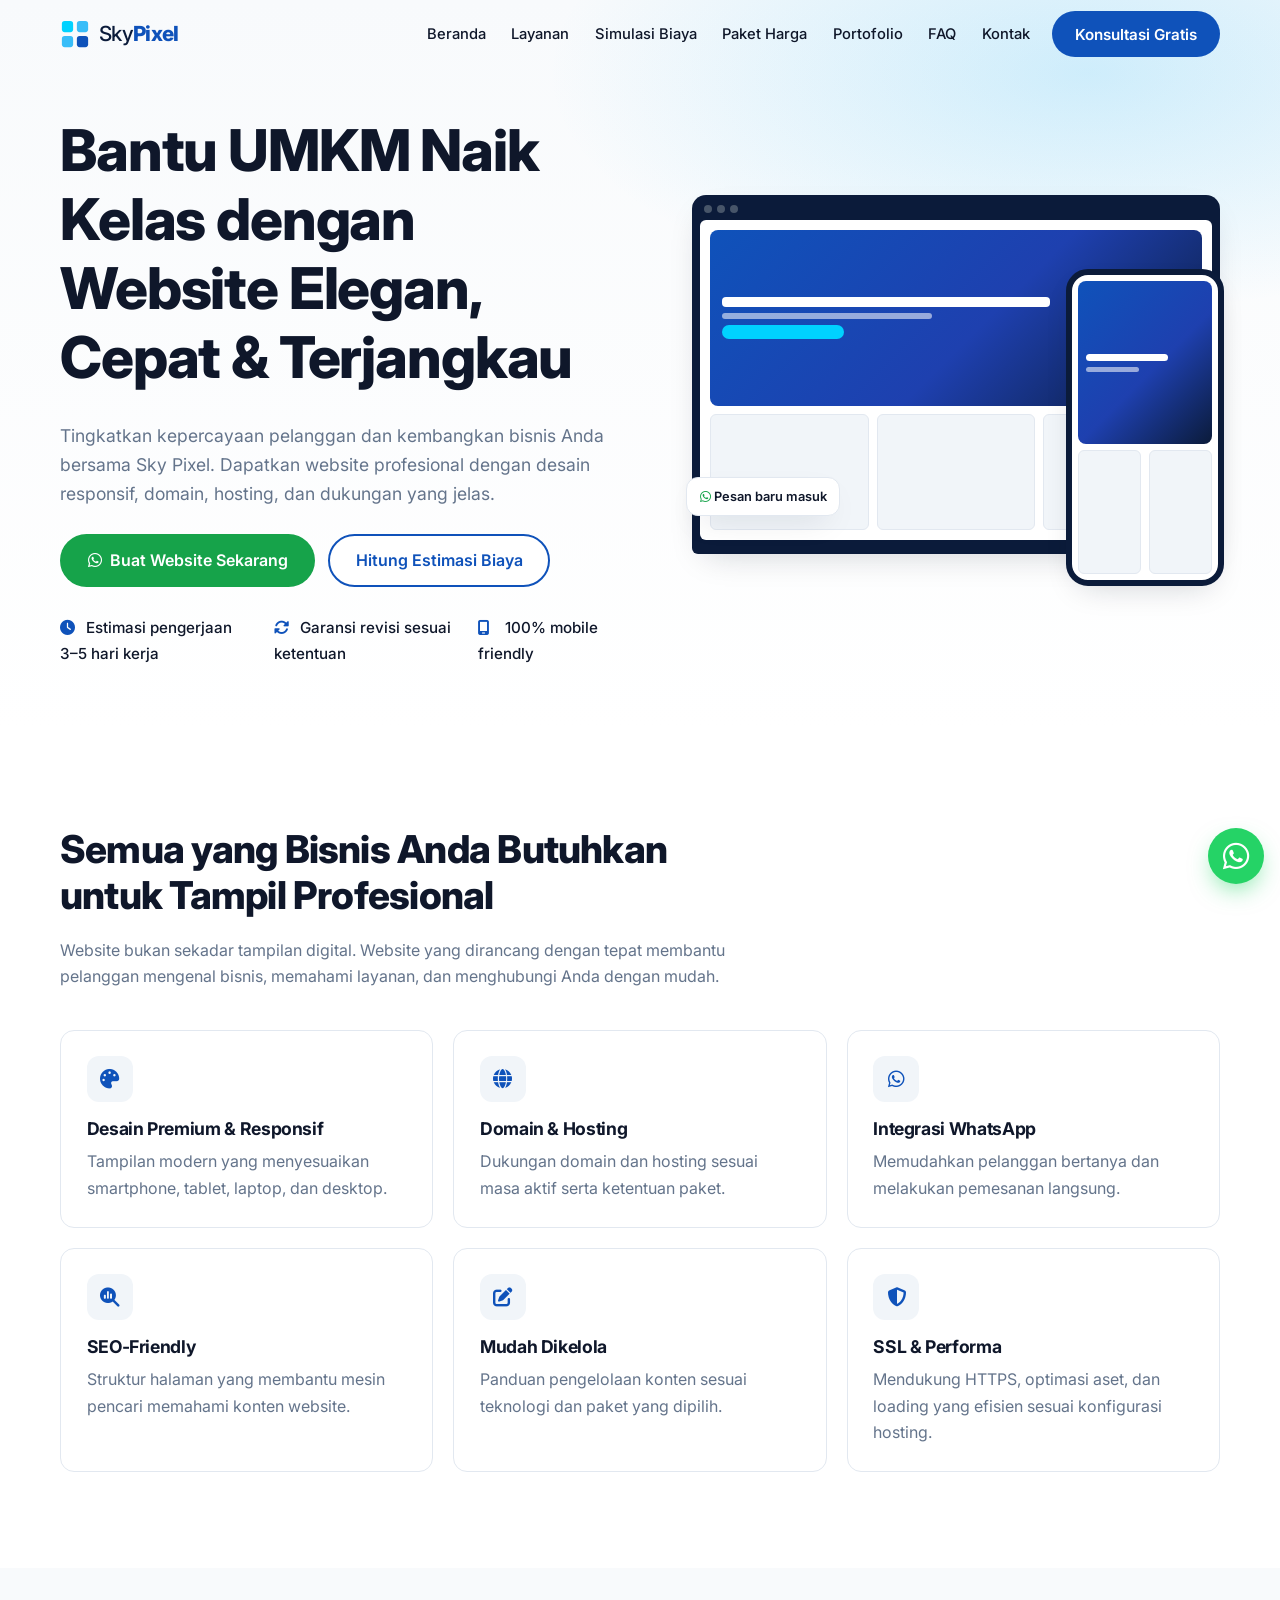
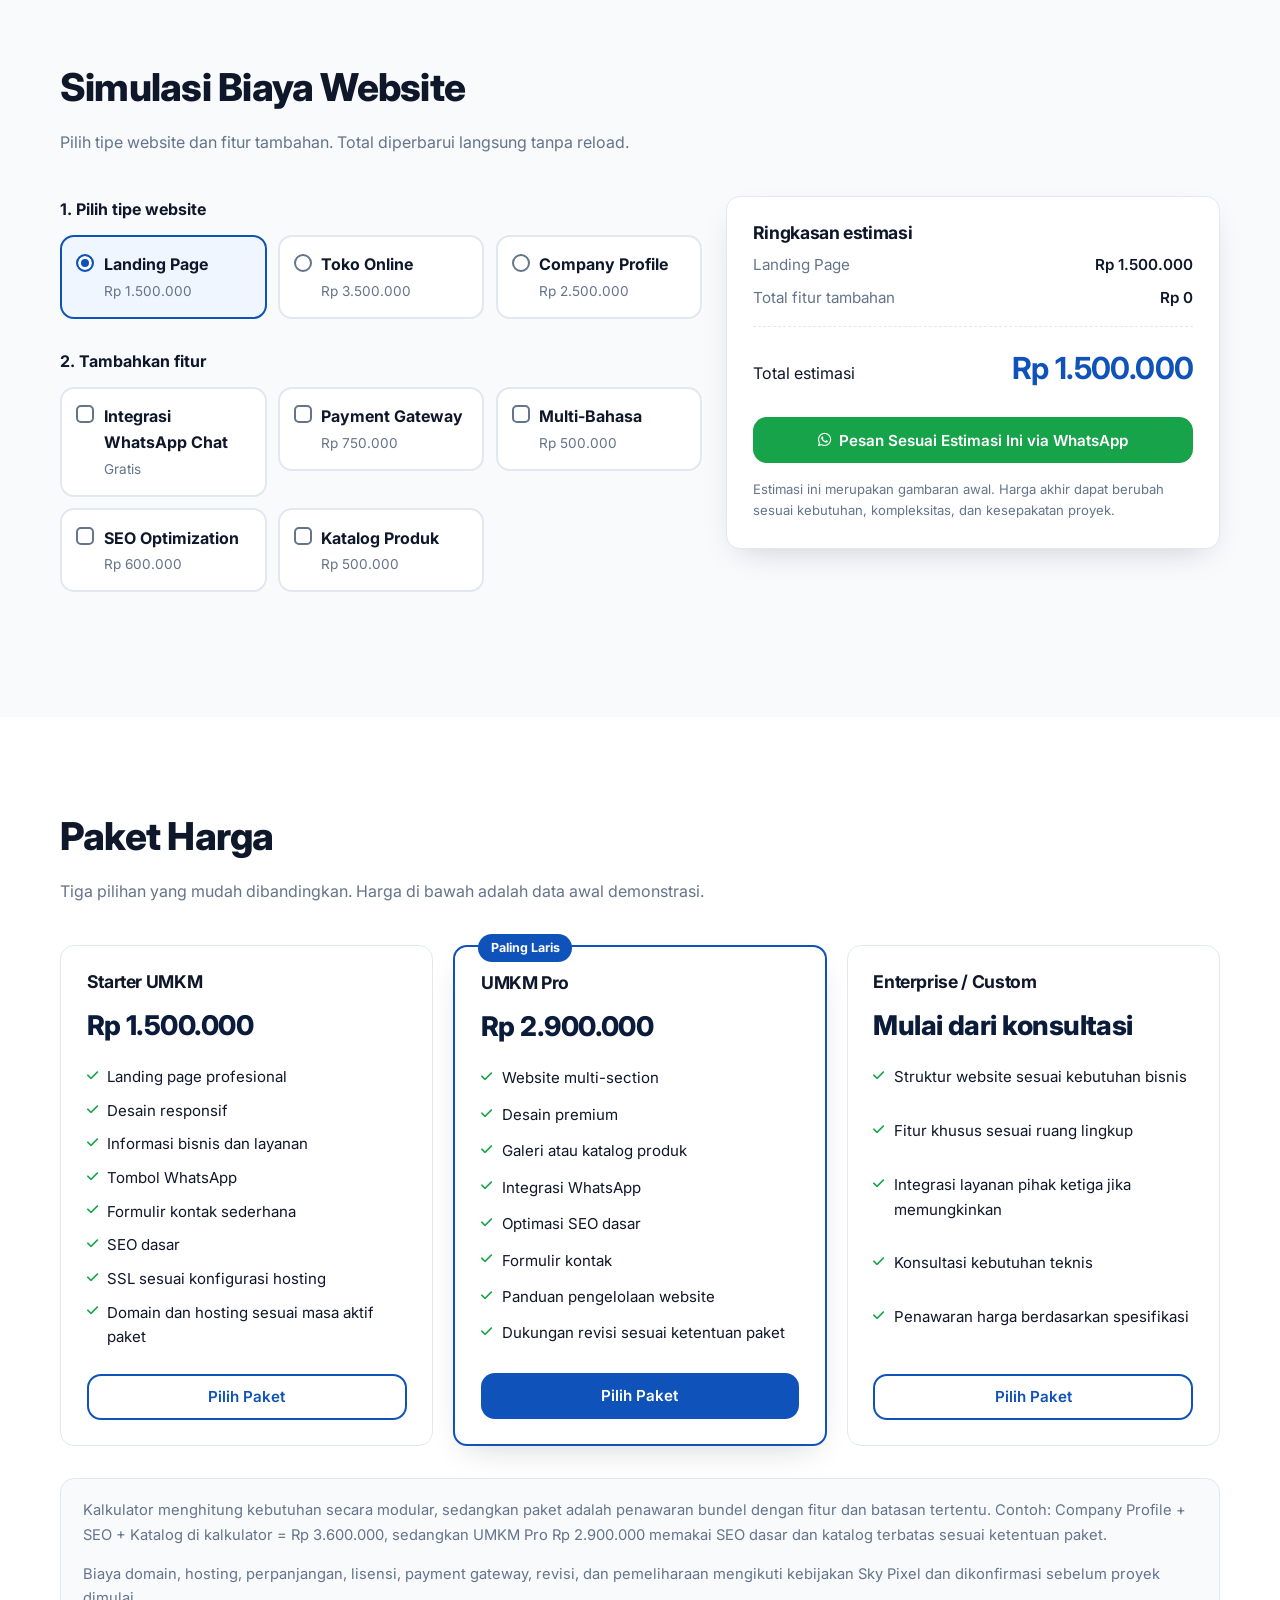
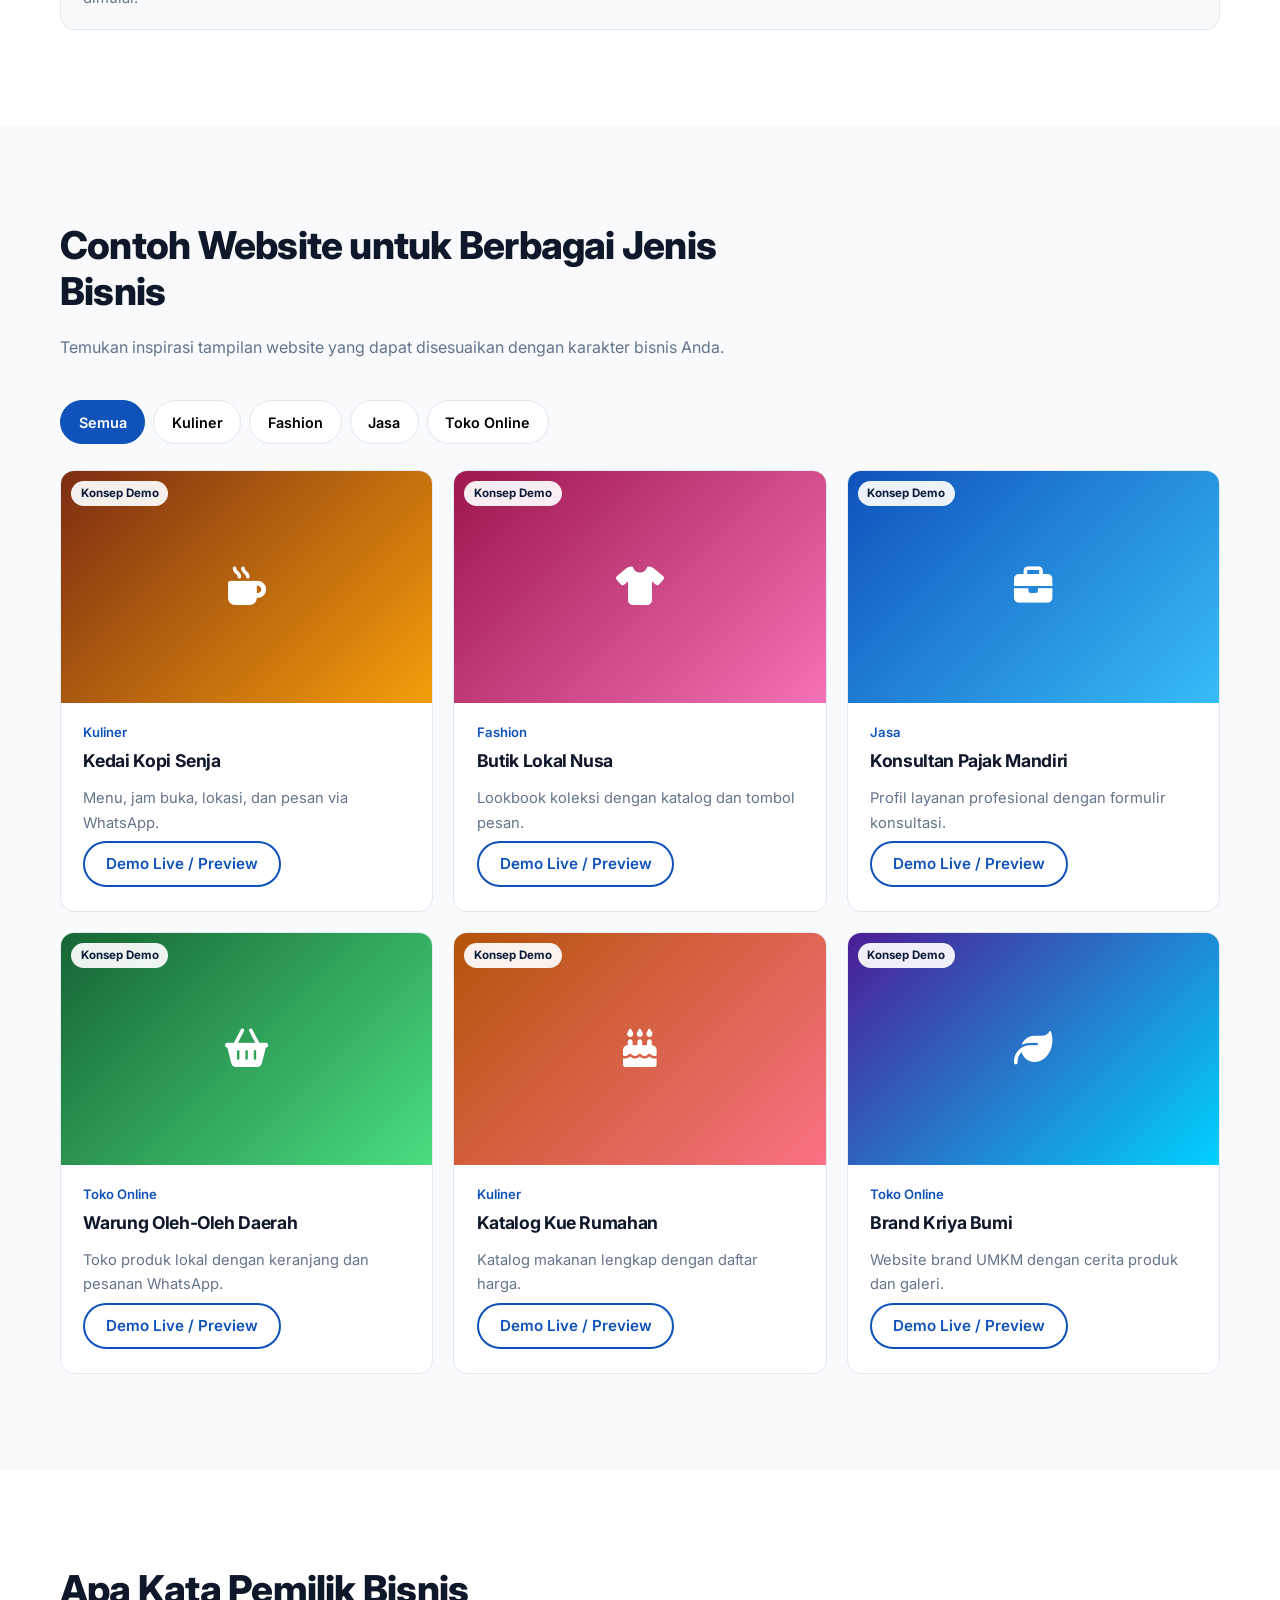
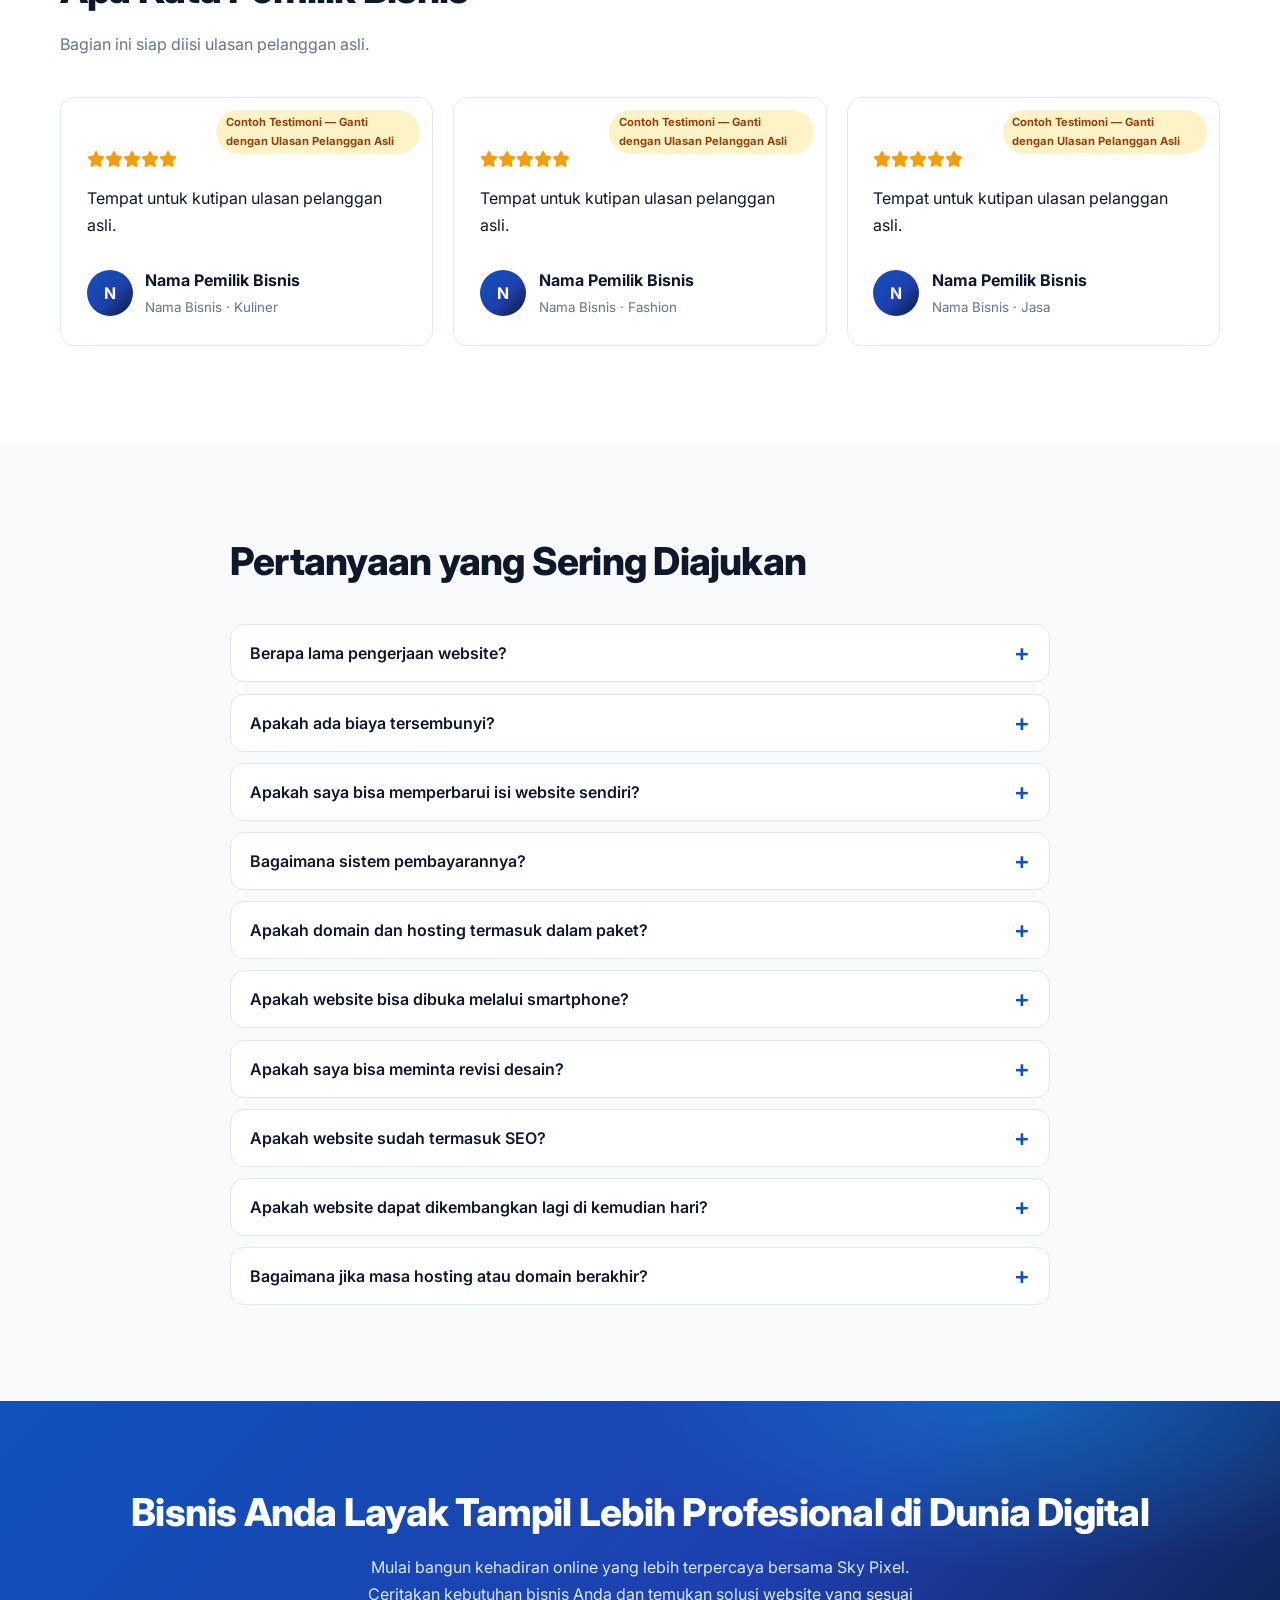
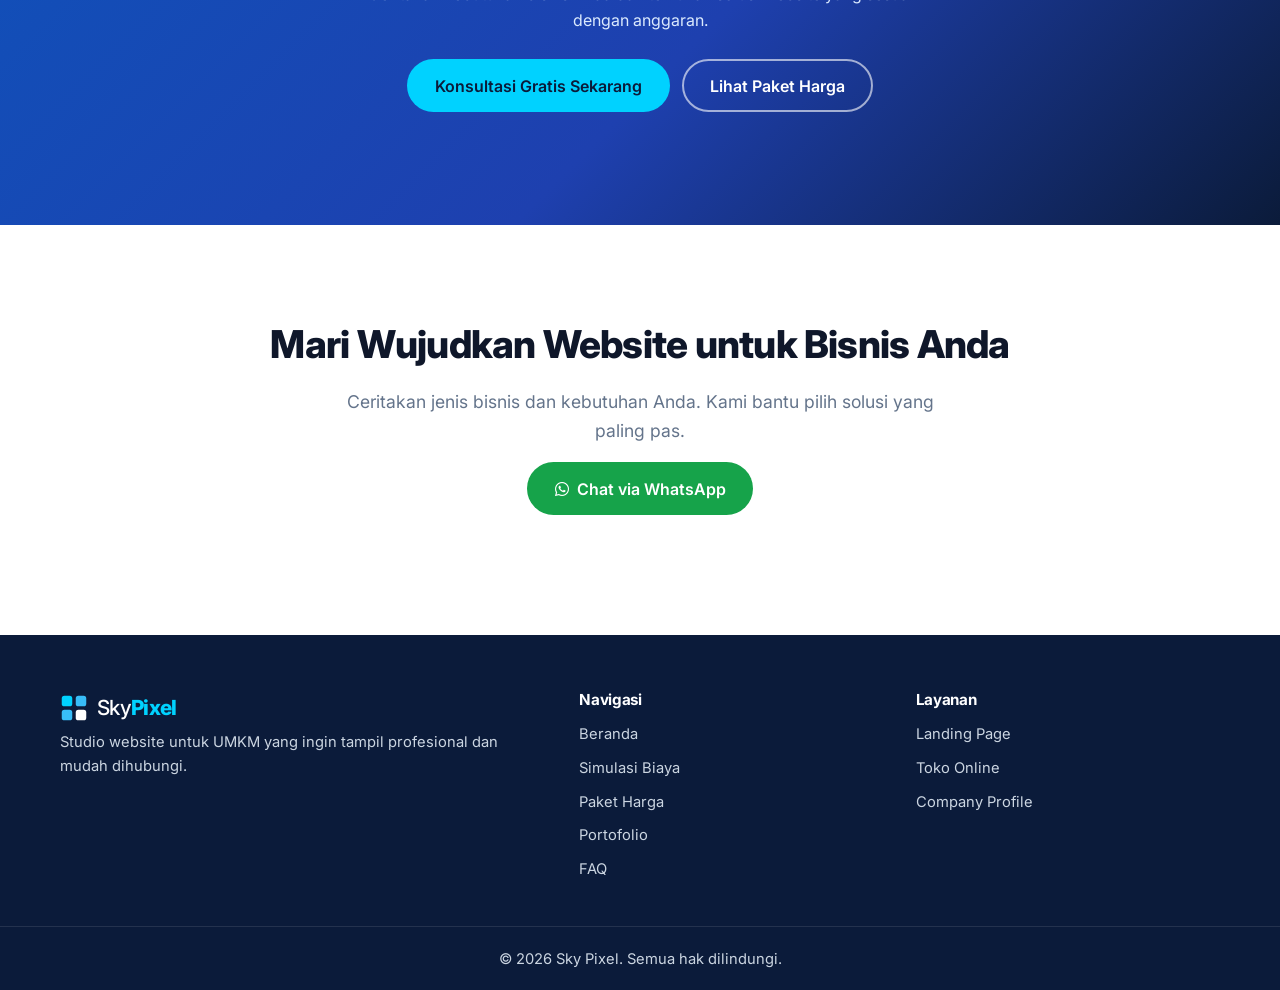
==== index.html @ 889dd03f "after setelah" ====
<!DOCTYPE html>
<html lang="id">
<head>
<meta charset="UTF-8">
<meta name="viewport" content="width=device-width, initial-scale=1">
<title>Sky Pixel — Jasa Pembuatan Website UMKM Profesional</title>
<meta name="description" content="Sky Pixel: jasa pembuatan website UMKM, website bisnis profesional, toko online, dan company profile dengan desain responsif dan konsultasi via WhatsApp.">
<meta name="theme-color" content="#0F52BA">
<meta property="og:type" content="website">
<meta property="og:title" content="Sky Pixel — Jasa Pembuatan Website UMKM">
<meta property="og:description" content="Website elegan, cepat, dan terjangkau untuk UMKM. Hitung estimasi biaya dan konsultasi via WhatsApp.">
<link rel="icon" href="data:image/svg+xml,%3Csvg xmlns='http://www.w3.org/2000/svg' viewBox='0 0 32 32'%3E%3Crect width='32' height='32' rx='7' fill='%230F52BA'/%3E%3Crect x='8' y='8' width='7' height='7' fill='%2300D2FF'/%3E%3Crect x='17' y='8' width='7' height='7' fill='%23fff'/%3E%3Crect x='8' y='17' width='7' height='7' fill='%23fff'/%3E%3C/svg%3E">
<link rel="preconnect" href="https://fonts.googleapis.com">
<link rel="preconnect" href="https://fonts.gstatic.com" crossorigin>
<link href="https://fonts.googleapis.com/css2?family=Inter:wght@400;500;600;700;800&display=swap" rel="stylesheet">
<link rel="stylesheet" href="https://cdnjs.cloudflare.com/ajax/libs/font-awesome/6.5.1/css/all.min.css">
<link rel="stylesheet" href="style.css">
<script src="script.js" defer></script>
</head>
<body>
<a class="skip" href="#utama">Lewati ke konten</a>

<header class="nav" id="navbar">
  <div class="container nav-in">
    <a class="logo" href="#beranda" aria-label="Sky Pixel, ke beranda">
      <svg width="30" height="30" viewBox="0 0 32 32" aria-hidden="true"><rect x="2" y="2" width="12" height="12" rx="3" fill="#00D2FF"/><rect x="18" y="2" width="12" height="12" rx="3" fill="#38BDF8"/><rect x="2" y="18" width="12" height="12" rx="3" fill="#38BDF8"/><rect x="18" y="18" width="12" height="12" rx="3" fill="#0F52BA"/></svg>
      <span>Sky<b>Pixel</b></span>
    </a>
    <button class="burger" id="burger" aria-expanded="false" aria-controls="menu" aria-label="Buka menu"><span></span><span></span><span></span></button>
    <nav class="menu" id="menu" aria-label="Navigasi utama">
      <ul>
        <li><a href="#beranda">Beranda</a></li>
        <li><a href="#layanan">Layanan</a></li>
        <li><a href="#simulasi">Simulasi Biaya</a></li>
        <li><a href="#paket">Paket Harga</a></li>
        <li><a href="#portofolio">Portofolio</a></li>
        <li><a href="#faq">FAQ</a></li>
        <li><a href="#kontak">Kontak</a></li>
        <li><a class="btn btn-primary" href="#kontak" data-wa>Konsultasi Gratis</a></li>
      </ul>
    </nav>
  </div>
</header>

<main id="utama">
<section class="hero" id="beranda">
  <div class="container hero-in">
    <div class="hero-copy">
      <h1>Bantu UMKM Naik Kelas dengan Website Elegan, Cepat &amp; Terjangkau</h1>
      <p class="lead">Tingkatkan kepercayaan pelanggan dan kembangkan bisnis Anda bersama Sky Pixel. Dapatkan website profesional dengan desain responsif, domain, hosting, dan dukungan yang jelas.</p>
      <div class="actions">
        <a class="btn btn-wa btn-lg" href="#kontak" data-wa><i class="fa-brands fa-whatsapp"></i> Buat Website Sekarang</a>
        <a class="btn btn-ghost btn-lg" href="#simulasi">Hitung Estimasi Biaya</a>
      </div>
      <ul class="trust">
        <li><i class="fa-solid fa-clock"></i> Estimasi pengerjaan 3–5 hari kerja</li>
        <li><i class="fa-solid fa-rotate"></i> Garansi revisi sesuai ketentuan</li>
        <li><i class="fa-solid fa-mobile-screen"></i> 100% mobile friendly</li>
      </ul>
    </div>
    <div class="mock" aria-hidden="true">
      <div class="laptop"><div class="bar"><i></i><i></i><i></i></div>
        <div class="scr"><div class="m-hero"><b></b><s></s><u></u></div><div class="m-grid"><i></i><i></i><i></i></div></div></div>
      <div class="phone"><div class="m-hero sm"><b></b><s></s></div><div class="m-grid two"><i></i><i></i></div></div>
      <div class="chip"><i class="fa-brands fa-whatsapp"></i> Pesan baru masuk</div>
    </div>
  </div>
</section>

<section class="sec" id="layanan">
  <div class="container">
    <div class="sec-head reveal">
      <h2>Semua yang Bisnis Anda Butuhkan untuk Tampil Profesional</h2>
      <p>Website bukan sekadar tampilan digital. Website yang dirancang dengan tepat membantu pelanggan mengenal bisnis, memahami layanan, dan menghubungi Anda dengan mudah.</p>
    </div>
    <div class="grid3">
      <article class="card feat reveal"><i class="fa-solid fa-palette"></i><h3>Desain Premium &amp; Responsif</h3><p>Tampilan modern yang menyesuaikan smartphone, tablet, laptop, dan desktop.</p></article>
      <article class="card feat reveal"><i class="fa-solid fa-globe"></i><h3>Domain &amp; Hosting</h3><p>Dukungan domain dan hosting sesuai masa aktif serta ketentuan paket.</p></article>
      <article class="card feat reveal"><i class="fa-brands fa-whatsapp"></i><h3>Integrasi WhatsApp</h3><p>Memudahkan pelanggan bertanya dan melakukan pemesanan langsung.</p></article>
      <article class="card feat reveal"><i class="fa-solid fa-magnifying-glass-chart"></i><h3>SEO-Friendly</h3><p>Struktur halaman yang membantu mesin pencari memahami konten website.</p></article>
      <article class="card feat reveal"><i class="fa-solid fa-pen-to-square"></i><h3>Mudah Dikelola</h3><p>Panduan pengelolaan konten sesuai teknologi dan paket yang dipilih.</p></article>
      <article class="card feat reveal"><i class="fa-solid fa-shield-halved"></i><h3>SSL &amp; Performa</h3><p>Mendukung HTTPS, optimasi aset, dan loading yang efisien sesuai konfigurasi hosting.</p></article>
    </div>
  </div>
</section>

<section class="sec soft" id="simulasi">
  <div class="container">
    <div class="sec-head reveal"><h2>Simulasi Biaya Website</h2><p>Pilih tipe website dan fitur tambahan. Total diperbarui langsung tanpa reload.</p></div>
    <div class="calc reveal">
      <div class="calc-form">
        <fieldset><legend>1. Pilih tipe website</legend><div class="opts" id="typeOpts"></div></fieldset>
        <fieldset><legend>2. Tambahkan fitur</legend><div class="opts" id="addonOpts"></div></fieldset>
      </div>
      <aside class="summary" aria-labelledby="sumT">
        <h3 id="sumT">Ringkasan estimasi</h3>
        <dl id="sumList"></dl>
        <div class="total"><span>Total estimasi</span><strong id="total" aria-live="polite">Rp0</strong></div>
        <button class="btn btn-wa btn-block" id="calcWa" type="button"><i class="fa-brands fa-whatsapp"></i> Pesan Sesuai Estimasi Ini via WhatsApp</button>
        <p class="note">Estimasi ini merupakan gambaran awal. Harga akhir dapat berubah sesuai kebutuhan, kompleksitas, dan kesepakatan proyek.</p>
      </aside>
    </div>
  </div>
</section>

<section class="sec" id="paket">
  <div class="container">
    <div class="sec-head reveal"><h2>Paket Harga</h2><p>Tiga pilihan yang mudah dibandingkan. Harga di bawah adalah data awal demonstrasi.</p></div>
    <div class="grid3 pricing" id="pricing"></div>
    <div class="note-box reveal" id="pricingNote"></div>
  </div>
</section>

<section class="sec soft" id="portofolio">
  <div class="container">
    <div class="sec-head reveal"><h2>Contoh Website untuk Berbagai Jenis Bisnis</h2><p>Temukan inspirasi tampilan website yang dapat disesuaikan dengan karakter bisnis Anda.</p></div>
    <div class="filters" id="filters" role="group" aria-label="Filter kategori portofolio"></div>
    <div class="grid3" id="works"></div>
    <p class="empty" id="empty" hidden>Belum ada proyek di kategori ini. Pilih kategori lain.</p>
  </div>
</section>

<section class="sec" id="testimoni">
  <div class="container">
    <div class="sec-head reveal"><h2>Apa Kata Pemilik Bisnis</h2><p>Bagian ini siap diisi ulasan pelanggan asli.</p></div>
    <div class="grid3" id="testi"></div>
  </div>
</section>

<section class="sec soft" id="faq">
  <div class="container narrow">
    <div class="sec-head reveal"><h2>Pertanyaan yang Sering Diajukan</h2></div>
    <div class="faq" id="faqList">
      <div class="faq-item"><h3><button type="button" aria-expanded="false" aria-controls="a1" id="q1">Berapa lama pengerjaan website?</button></h3><div class="faq-a" id="a1" role="region" aria-labelledby="q1"><div><p>Estimasi 3–5 hari kerja setelah materi (logo, teks, foto) lengkap. Waktu dapat berubah sesuai kompleksitas proyek.</p></div></div></div>
      <div class="faq-item"><h3><button type="button" aria-expanded="false" aria-controls="a2" id="q2">Apakah ada biaya tersembunyi?</button></h3><div class="faq-a" id="a2" role="region" aria-labelledby="q2"><div><p>Tidak ada rencana biaya tersembunyi. Biaya perpanjangan domain/hosting, payment gateway, dan pemeliharaan dijelaskan di awal dan disepakati sebelum proyek dimulai.</p></div></div></div>
      <div class="faq-item"><h3><button type="button" aria-expanded="false" aria-controls="a3" id="q3">Apakah saya bisa memperbarui isi website sendiri?</button></h3><div class="faq-a" id="a3" role="region" aria-labelledby="q3"><div><p>Bisa, sesuai teknologi dan paket yang dipilih. Kami menyediakan panduan pengelolaan konten.</p></div></div></div>
      <div class="faq-item"><h3><button type="button" aria-expanded="false" aria-controls="a4" id="q4">Bagaimana sistem pembayarannya?</button></h3><div class="faq-a" id="a4" role="region" aria-labelledby="q4"><div><p>Skema pembayaran (misalnya uang muka dan pelunasan) disepakati saat konsultasi. <em>Sesuaikan dengan kebijakan bisnis Anda.</em></p></div></div></div>
      <div class="faq-item"><h3><button type="button" aria-expanded="false" aria-controls="a5" id="q5">Apakah domain dan hosting termasuk dalam paket?</button></h3><div class="faq-a" id="a5" role="region" aria-labelledby="q5"><div><p>Termasuk untuk masa aktif tertentu sesuai paket. Rinciannya dikonfirmasi saat konsultasi.</p></div></div></div>
      <div class="faq-item"><h3><button type="button" aria-expanded="false" aria-controls="a6" id="q6">Apakah website bisa dibuka melalui smartphone?</button></h3><div class="faq-a" id="a6" role="region" aria-labelledby="q6"><div><p>Ya. Semua website dirancang responsif untuk smartphone, tablet, dan desktop.</p></div></div></div>
      <div class="faq-item"><h3><button type="button" aria-expanded="false" aria-controls="a7" id="q7">Apakah saya bisa meminta revisi desain?</button></h3><div class="faq-a" id="a7" role="region" aria-labelledby="q7"><div><p>Bisa. Jumlah dan batas revisi mengikuti ketentuan paket yang dipilih.</p></div></div></div>
      <div class="faq-item"><h3><button type="button" aria-expanded="false" aria-controls="a8" id="q8">Apakah website sudah termasuk SEO?</button></h3><div class="faq-a" id="a8" role="region" aria-labelledby="q8"><div><p>Paket menyertakan SEO dasar (struktur halaman, judul, dan deskripsi). Ini tidak menjamin posisi tertentu di Google.</p></div></div></div>
      <div class="faq-item"><h3><button type="button" aria-expanded="false" aria-controls="a9" id="q9">Apakah website dapat dikembangkan lagi di kemudian hari?</button></h3><div class="faq-a" id="a9" role="region" aria-labelledby="q9"><div><p>Ya, fitur dan halaman baru bisa ditambahkan. Biayanya mengikuti kebutuhan dan disepakati bersama.</p></div></div></div>
      <div class="faq-item"><h3><button type="button" aria-expanded="false" aria-controls="a10" id="q10">Bagaimana jika masa hosting atau domain berakhir?</button></h3><div class="faq-a" id="a10" role="region" aria-labelledby="q10"><div><p>Anda dapat memperpanjang sesuai tarif yang berlaku. Kami akan mengingatkan sebelum masa aktif berakhir.</p></div></div></div>
    </div>
  </div>
</section>

<section class="cta-band">
  <div class="container reveal">
    <h2>Bisnis Anda Layak Tampil Lebih Profesional di Dunia Digital</h2>
    <p>Mulai bangun kehadiran online yang lebih terpercaya bersama Sky Pixel. Ceritakan kebutuhan bisnis Anda dan temukan solusi website yang sesuai dengan anggaran.</p>
    <div class="actions center">
      <a class="btn btn-cyan btn-lg" href="#kontak" data-wa>Konsultasi Gratis Sekarang</a>
      <a class="btn btn-outline-light btn-lg" href="#paket">Lihat Paket Harga</a>
    </div>
  </div>
</section>

<section class="sec" id="kontak">
  <div class="container narrow center-text reveal">
    <h2>Mari Wujudkan Website untuk Bisnis Anda</h2>
    <p class="lead dark">Ceritakan jenis bisnis dan kebutuhan Anda. Kami bantu pilih solusi yang paling pas.</p>
    <a class="btn btn-wa btn-lg" href="#kontak" data-wa><i class="fa-brands fa-whatsapp"></i> Chat via WhatsApp</a>
    <ul class="contact" id="contactInfo"></ul>
  </div>
</section>
</main>

<footer class="footer">
  <div class="container foot-in">
    <div>
      <a class="logo light" href="#beranda" aria-label="Sky Pixel, ke beranda">
        <svg width="28" height="28" viewBox="0 0 32 32" aria-hidden="true"><rect x="2" y="2" width="12" height="12" rx="3" fill="#00D2FF"/><rect x="18" y="2" width="12" height="12" rx="3" fill="#38BDF8"/><rect x="2" y="18" width="12" height="12" rx="3" fill="#38BDF8"/><rect x="18" y="18" width="12" height="12" rx="3" fill="#fff"/></svg><span>Sky<b>Pixel</b></span>
      </a>
      <p>Studio website untuk UMKM yang ingin tampil profesional dan mudah dihubungi.</p>
    </div>
    <nav aria-label="Navigasi footer"><h4>Navigasi</h4><a href="#beranda">Beranda</a><a href="#simulasi">Simulasi Biaya</a><a href="#paket">Paket Harga</a><a href="#portofolio">Portofolio</a><a href="#faq">FAQ</a></nav>
    <nav aria-label="Layanan"><h4>Layanan</h4><a href="#layanan">Landing Page</a><a href="#layanan">Toko Online</a><a href="#layanan">Company Profile</a></nav>
  </div>
  <p class="copy">© <span id="year">2026</span> Sky Pixel. Semua hak dilindungi.</p>
</footer>

<a class="fab" href="#kontak" data-wa aria-label="Chat WhatsApp Sky Pixel"><i class="fa-brands fa-whatsapp"></i></a>
<div class="toast" id="toast" role="status" aria-live="polite"></div>
<dialog id="modal" aria-labelledby="mTitle"><button class="x" id="mClose" type="button" aria-label="Tutup preview"><i class="fa-solid fa-xmark"></i></button><div id="mBody"></div></dialog>
</body>
</html>
---- style.css ----
/* ===== Design tokens ===== */
:root{--primary:#0F52BA;--navy:#0B1B3A;--secondary:#1E40AF;--sky:#38BDF8;--cyan:#00D2FF;--bg:#fff;--soft:#F8FAFC;--surface:#F1F5F9;--text:#0F172A;--muted:#64748B;--border:#E2E8F0;--ok:#16A34A;--r:14px;--nav-h:68px;--sh:0 12px 32px -14px rgba(15,23,42,.22);--ease:.35s ease;--g:linear-gradient(135deg,#0F52BA,#1E40AF 55%,#0B1B3A)}
*,*::before,*::after{box-sizing:border-box}
html{scroll-padding-top:calc(var(--nav-h) + 12px);-webkit-text-size-adjust:100%}
@media(prefers-reduced-motion:no-preference){html{scroll-behavior:smooth}}
body{margin:0;font-family:Inter,system-ui,sans-serif;color:var(--text);background:var(--bg);line-height:1.65;font-size:1rem}
body.lock{overflow:hidden}
img,svg{max-width:100%;height:auto}
h1,h2,h3,h4{line-height:1.2;margin:0 0 .5em;letter-spacing:-.02em}
h1{font-size:clamp(2rem,5.4vw,3.6rem);font-weight:800}
h2{font-size:clamp(1.6rem,3.4vw,2.4rem);font-weight:800}
h3{font-size:1.1rem;font-weight:700}
p{margin:0 0 1em}
a{color:inherit}
:focus-visible{outline:3px solid var(--sky);outline-offset:3px;border-radius:6px}
.container{width:min(1160px,100% - 2.5rem);margin-inline:auto}
.narrow{width:min(820px,100% - 2.5rem)}
.skip{position:absolute;left:-999px;top:8px;background:var(--navy);color:#fff;padding:.5rem 1rem;border-radius:8px;z-index:100}
.skip:focus{left:8px}

/* ===== Buttons ===== */
.btn{display:inline-flex;align-items:center;justify-content:center;gap:.5rem;min-height:44px;padding:.7rem 1.3rem;border:2px solid transparent;border-radius:999px;font:600 .95rem Inter,sans-serif;text-decoration:none;cursor:pointer;transition:background var(--ease),box-shadow var(--ease),transform var(--ease),color var(--ease),border-color var(--ease)}
.btn:hover{transform:translateY(-2px)}
.btn-lg{padding:.9rem 1.6rem;font-size:1rem}
.btn-block{width:100%;border-radius:var(--r)}
.btn-primary{background:var(--primary);color:#fff}.btn-primary:hover{background:var(--secondary);box-shadow:0 8px 20px -8px var(--primary)}
.btn-wa{background:var(--ok);color:#fff}.btn-wa:hover{background:#15803d;box-shadow:0 8px 20px -8px var(--ok)}
.btn-ghost{border-color:var(--primary);color:var(--primary);background:#fff}.btn-ghost:hover{background:var(--primary);color:#fff}
.btn-cyan{background:var(--cyan);color:var(--navy)}.btn-cyan:hover{background:#fff;box-shadow:0 8px 24px -8px var(--cyan)}
.btn-outline-light{border-color:rgba(255,255,255,.6);color:#fff}.btn-outline-light:hover{background:#fff;color:var(--navy)}
.actions{display:flex;flex-wrap:wrap;gap:.8rem;margin:1.6rem 0}.actions.center{justify-content:center}

/* ===== Navbar ===== */
.nav{position:sticky;top:0;z-index:50;height:var(--nav-h);transition:background var(--ease),box-shadow var(--ease)}
.nav.scrolled{background:rgba(255,255,255,.82);-webkit-backdrop-filter:blur(10px);backdrop-filter:blur(10px);box-shadow:0 4px 20px -10px rgba(15,23,42,.25)}
.nav-in{display:flex;align-items:center;justify-content:space-between;height:100%}
.logo{display:inline-flex;align-items:center;gap:.55rem;text-decoration:none;font-size:1.3rem;font-weight:500;letter-spacing:-.03em;color:var(--navy)}
.logo b{font-weight:800;color:var(--primary)}
.logo.light{color:#fff}.logo.light b{color:var(--cyan)}
.burger{display:grid;gap:5px;width:44px;height:44px;place-content:center;background:none;border:0;cursor:pointer}
.burger span{width:22px;height:2px;background:var(--navy);border-radius:2px;transition:transform var(--ease),opacity var(--ease)}
.burger[aria-expanded=true] span:nth-child(1){transform:translateY(7px) rotate(45deg)}
.burger[aria-expanded=true] span:nth-child(2){opacity:0}
.burger[aria-expanded=true] span:nth-child(3){transform:translateY(-7px) rotate(-45deg)}
.menu{position:fixed;inset:var(--nav-h) 0 auto 0;background:#fff;padding:1rem 1.25rem 1.5rem;box-shadow:0 20px 30px -20px rgba(15,23,42,.3);max-height:calc(100dvh - var(--nav-h));overflow:auto;opacity:0;visibility:hidden;transform:translateY(-10px);transition:opacity var(--ease),transform var(--ease),visibility var(--ease)}
.menu.open{opacity:1;visibility:visible;transform:none}
.menu ul{list-style:none;margin:0;padding:0;display:grid;gap:.2rem}
.menu li>a:not(.btn){display:block;padding:.75rem .5rem;text-decoration:none;font-weight:500;color:var(--text);border-radius:8px}
.menu li>a:not(.btn):hover,.menu a.active{color:var(--primary)}
.menu .btn{margin-top:.6rem;width:100%}
@media(min-width:960px){
  .burger{display:none}
  .menu{position:static;inset:auto;background:none;box-shadow:none;padding:0;max-height:none;overflow:visible;opacity:1;visibility:visible;transform:none}
  .menu ul{display:flex;align-items:center;gap:.2rem}
  .menu li>a:not(.btn){padding:.5rem .7rem;font-size:.92rem;position:relative}
  .menu li>a:not(.btn)::after{content:"";position:absolute;left:.7rem;right:.7rem;bottom:2px;height:2px;background:var(--primary);transform:scaleX(0);transition:transform var(--ease)}
  .menu li>a:not(.btn):hover::after,.menu a.active::after{transform:scaleX(1)}
  .menu .btn{margin:0 0 0 .5rem;width:auto}
}

/* ===== Hero ===== */
.hero{margin-top:calc(var(--nav-h) * -1);padding:calc(var(--nav-h) + 3rem) 0 4rem;background:radial-gradient(900px 400px at 85% 10%,rgba(56,189,248,.22),transparent 60%),linear-gradient(180deg,var(--soft),#fff)}
.hero-in{display:grid;gap:3rem;align-items:center}
.lead{font-size:1.1rem;color:var(--muted);max-width:56ch}.lead.dark{margin-inline:auto}
.trust{list-style:none;display:grid;gap:.6rem;padding:0;margin:1.8rem 0 0;font-size:.95rem;font-weight:500}
.trust i{color:var(--primary);width:1.4rem}
@media(min-width:700px){.trust{grid-template-columns:repeat(3,auto);justify-content:start;gap:1.4rem}}
@media(min-width:960px){.hero-in{grid-template-columns:1.05fr .95fr}}
.mock{position:relative;width:min(540px,100%);margin-inline:auto;padding-bottom:2rem;animation:float 7s ease-in-out infinite}
@keyframes float{50%{transform:translateY(-10px)}}
.laptop{border-radius:14px 14px 6px 6px;background:var(--navy);padding:8px 8px 14px;box-shadow:var(--sh)}
.bar{display:flex;gap:5px;padding:2px 4px 7px}.bar i{width:8px;height:8px;border-radius:50%;background:#475569}
.scr{background:#fff;border-radius:6px;padding:10px;aspect-ratio:16/10;display:grid;grid-template-rows:1.5fr 1fr;gap:8px}
.m-hero{border-radius:8px;background:var(--g);padding:12px;display:grid;align-content:center;gap:6px}
.m-hero b{display:block;height:10px;width:70%;background:#fff;border-radius:4px}
.m-hero s{display:block;height:6px;width:45%;background:rgba(255,255,255,.55);border-radius:4px}
.m-hero u{display:block;height:14px;width:26%;background:var(--cyan);border-radius:99px}
.m-grid{display:grid;grid-template-columns:repeat(3,1fr);gap:8px}.m-grid.two{grid-template-columns:1fr 1fr}
.m-grid i{background:var(--surface);border:1px solid var(--border);border-radius:6px}
.phone{position:absolute;right:-4px;bottom:0;width:30%;aspect-ratio:9/18;background:#fff;border:6px solid var(--navy);border-radius:22px;padding:6px;box-shadow:var(--sh);display:grid;grid-template-rows:1.3fr 1fr;gap:6px}
.m-hero.sm{padding:8px}.m-hero.sm b{height:7px}.m-hero.sm s{height:5px}
.chip{position:absolute;left:-6px;bottom:18%;background:#fff;border:1px solid var(--border);border-radius:12px;padding:.5rem .8rem;font-size:.8rem;font-weight:600;box-shadow:var(--sh)}.chip i{color:var(--ok)}

/* ===== Sections & cards ===== */
.sec{padding:clamp(3.5rem,8vw,6rem) 0}.soft{background:var(--soft)}
.sec-head{max-width:700px;margin-bottom:2.5rem}.sec-head p{color:var(--muted)}
.center-text{text-align:center}
.grid3{display:grid;gap:1.25rem;grid-template-columns:repeat(auto-fit,minmax(min(100%,290px),1fr))}
.card{background:#fff;border:1px solid var(--border);border-radius:var(--r);padding:1.6rem;transition:transform var(--ease),box-shadow var(--ease),border-color var(--ease)}
.card:hover{transform:translateY(-5px);box-shadow:var(--sh);border-color:#cbd5e1}
.feat i{display:grid;place-items:center;width:46px;height:46px;border-radius:12px;background:var(--surface);color:var(--primary);font-size:1.2rem;margin-bottom:1rem}
.feat p{color:var(--muted);margin:0}

/* ===== Calculator ===== */
.calc{display:grid;gap:1.5rem}
@media(min-width:900px){.calc{grid-template-columns:1.3fr 1fr;align-items:start}.summary{position:sticky;top:calc(var(--nav-h) + 16px)}}
fieldset{border:0;padding:0;margin:0 0 1.8rem}
legend{font-weight:700;margin-bottom:.8rem;padding:0}
.opts{display:grid;gap:.7rem;grid-template-columns:repeat(auto-fit,minmax(min(100%,200px),1fr))}
.opt{position:relative;display:block;cursor:pointer}
.opt input{position:absolute;opacity:0;inset:0;width:100%;height:100%;cursor:pointer;margin:0}
.opt-body{display:flex;flex-direction:column;gap:.15rem;padding:.9rem 1rem .9rem 2.6rem;background:#fff;border:2px solid var(--border);border-radius:var(--r);transition:border-color var(--ease),background var(--ease);position:relative}
.opt-body::before{content:"";position:absolute;left:.9rem;top:1.05rem;width:18px;height:18px;border:2px solid var(--muted);border-radius:50%;transition:var(--ease)}
.opt input[type=checkbox]+.opt-body::before{border-radius:5px}
.opt input:checked+.opt-body{border-color:var(--primary);background:#EFF6FF}
.opt input:checked+.opt-body::before{background:var(--primary);border-color:var(--primary);box-shadow:inset 0 0 0 3px #fff}
.opt input:focus-visible+.opt-body{outline:3px solid var(--sky);outline-offset:2px}
.opt small{color:var(--muted);font-size:.85rem}
.summary{background:#fff;border:1px solid var(--border);border-radius:var(--r);padding:1.6rem;box-shadow:var(--sh)}
.summary dl{margin:0 0 1rem;display:grid;gap:.5rem}
.summary .row{display:flex;justify-content:space-between;gap:1rem;font-size:.95rem}
.summary dt{color:var(--muted)}.summary dd{margin:0;font-weight:600;text-align:right}
.total{display:flex;justify-content:space-between;align-items:baseline;gap:1rem;border-top:1px dashed var(--border);padding:1rem 0;margin-bottom:.5rem}
.total strong{font-size:clamp(1.5rem,3vw,1.9rem);color:var(--primary);letter-spacing:-.02em}
.note{font-size:.82rem;color:var(--muted);margin:1rem 0 0}
.note-box{margin-top:2rem;padding:1.2rem 1.4rem;background:var(--soft);border:1px solid var(--border);border-radius:var(--r);font-size:.92rem;color:var(--muted)}
.note-box p:last-child{margin:0}

/* ===== Pricing ===== */
.pricing{align-items:stretch}
.price-card{display:flex;flex-direction:column;position:relative}
.price-card.hot{border:2px solid var(--primary);box-shadow:var(--sh)}
.badge{position:absolute;top:-13px;left:1.4rem;background:var(--primary);color:#fff;font-size:.78rem;font-weight:700;padding:.25rem .8rem;border-radius:99px}
.price{font-size:1.7rem;font-weight:800;letter-spacing:-.02em;color:var(--navy);margin:.2rem 0 1rem}
.price-card ul{list-style:none;padding:0;margin:0 0 1.5rem;display:grid;gap:.55rem;flex:1;font-size:.94rem}
.price-card li{display:flex;gap:.6rem}.price-card li i{color:var(--ok);margin-top:.3rem;font-size:.8rem}

/* ===== Portfolio ===== */
.filters{display:flex;flex-wrap:wrap;gap:.5rem;margin-bottom:1.6rem}
.fbtn{min-height:44px;padding:.5rem 1.1rem;border:1px solid var(--border);background:#fff;border-radius:99px;font:600 .9rem Inter,sans-serif;cursor:pointer;transition:var(--ease)}
.fbtn:hover{border-color:var(--primary);color:var(--primary)}
.fbtn[aria-pressed=true]{background:var(--primary);border-color:var(--primary);color:#fff}
.work{padding:0;overflow:hidden;display:flex;flex-direction:column;animation:pop .4s ease}
.work.is-hidden{display:none}
@keyframes pop{from{opacity:0;transform:scale(.97)}}
.thumb{position:relative;display:grid;place-items:center;aspect-ratio:16/10;color:#fff;font-size:2.4rem}
.t1{background:linear-gradient(135deg,#7c2d12,#f59e0b)}.t2{background:linear-gradient(135deg,#9d174d,#f472b6)}.t3{background:linear-gradient(135deg,#0F52BA,#38BDF8)}.t4{background:linear-gradient(135deg,#166534,#4ade80)}.t5{background:linear-gradient(135deg,#b45309,#fb7185)}.t6{background:linear-gradient(135deg,#4c1d95,#00D2FF)}
.tag{position:absolute;top:10px;left:10px;font-size:.72rem;font-weight:700;background:rgba(255,255,255,.92);color:var(--navy);padding:.2rem .6rem;border-radius:99px}
.work-body{padding:1.2rem 1.4rem 1.5rem;display:flex;flex-direction:column;gap:.4rem;flex:1}
.work-body .cat{font-size:.82rem;color:var(--primary);font-weight:600;margin:0}
.work-body p{color:var(--muted);font-size:.92rem;margin:0}
.work-body .btn{margin-top:auto;align-self:flex-start}
.empty{text-align:center;color:var(--muted);padding:2rem}
dialog{width:min(560px,calc(100% - 2rem));border:0;border-radius:18px;padding:1.5rem;box-shadow:0 30px 80px -20px rgba(11,27,58,.5)}
dialog::backdrop{background:rgba(11,27,58,.6)}
.x{position:absolute;right:10px;top:10px;width:44px;height:44px;border:0;background:var(--surface);border-radius:50%;cursor:pointer}
#mBody .thumb{border-radius:12px;margin:1.6rem 0 1rem}
.chips{display:flex;flex-wrap:wrap;gap:.4rem;margin:0 0 1.2rem;padding:0;list-style:none}.chips li{background:var(--surface);padding:.25rem .7rem;border-radius:99px;font-size:.82rem}

/* ===== Testimonials ===== */
.testi{position:relative;display:flex;flex-direction:column;gap:.8rem}
.ph{position:absolute;top:12px;right:12px;font-size:.7rem;font-weight:700;background:#FEF3C7;color:#92400E;padding:.2rem .6rem;border-radius:99px;max-width:55%}
.stars{color:#F59E0B;margin-top:1.4rem}
.who{display:flex;align-items:center;gap:.8rem;margin-top:auto}
.av{display:grid;place-items:center;width:46px;height:46px;border-radius:50%;background:var(--g);color:#fff;font-weight:700}
.who b{display:block}.who small{color:var(--muted)}

/* ===== FAQ ===== */
.faq{display:grid;gap:.7rem}
.faq-item{background:#fff;border:1px solid var(--border);border-radius:var(--r);overflow:hidden}
.faq-item h3{margin:0}
.faq-item button{display:flex;justify-content:space-between;align-items:center;gap:1rem;width:100%;min-height:56px;padding:1rem 1.2rem;background:none;border:0;text-align:left;font:600 1rem Inter,sans-serif;color:var(--text);cursor:pointer}
.faq-item button::after{content:"+";font-size:1.5rem;line-height:1;color:var(--primary);transition:transform var(--ease)}
.faq-item.open button::after{transform:rotate(45deg)}
.faq-a{display:grid;grid-template-rows:0fr;visibility:hidden;transition:grid-template-rows var(--ease),visibility var(--ease)}
.faq-a>div{overflow:hidden}.faq-a p{padding:0 1.2rem 1.1rem;margin:0;color:var(--muted)}
.faq-item.open .faq-a{grid-template-rows:1fr;visibility:visible}

/* ===== CTA, contact, footer ===== */
.cta-band{background:radial-gradient(600px 240px at 80% 0,rgba(0,210,255,.25),transparent 70%),var(--g);color:#fff;text-align:center;padding:clamp(3.5rem,8vw,5.5rem) 0}
.cta-band p{max-width:60ch;margin-inline:auto;color:#dbeafe}
.contact{list-style:none;padding:0;margin:1.5rem 0 0;display:grid;gap:.4rem;color:var(--muted)}
.footer{background:var(--navy);color:#cbd5e1;padding-top:3.5rem;font-size:.92rem}
.foot-in{display:grid;gap:2rem}
@media(min-width:800px){.foot-in{grid-template-columns:1.6fr 1fr 1fr}}
.footer h4{color:#fff;font-size:.95rem}.footer nav a{display:block;padding:.3rem 0;text-decoration:none}.footer nav a:hover{color:var(--cyan)}
.copy{text-align:center;border-top:1px solid rgba(255,255,255,.1);margin:2.5rem 0 0;padding:1.2rem 1rem calc(1.2rem + env(safe-area-inset-bottom))}

/* ===== Floating WhatsApp, toast ===== */
.fab{position:fixed;right:max(1rem,env(safe-area-inset-right));bottom:max(1rem,env(safe-area-inset-bottom));z-index:60;display:grid;place-items:center;width:56px;height:56px;border-radius:50%;background:#25D366;color:#fff;font-size:1.9rem;text-decoration:none;box-shadow:0 10px 24px -6px rgba(37,211,102,.6);animation:pulse 2.6s infinite;transition:transform var(--ease)}
.fab:hover{transform:scale(1.08)}
@keyframes pulse{0%{box-shadow:0 0 0 0 rgba(37,211,102,.5),0 10px 24px -6px rgba(37,211,102,.6)}70%,100%{box-shadow:0 0 0 16px rgba(37,211,102,0),0 10px 24px -6px rgba(37,211,102,.6)}}
.toast{position:fixed;left:50%;bottom:5.5rem;transform:translate(-50%,20px);width:min(440px,calc(100% - 2rem));background:var(--navy);color:#fff;padding:.9rem 1.1rem;border-radius:12px;font-size:.9rem;opacity:0;pointer-events:none;transition:var(--ease);z-index:70}
.toast.show{opacity:1;transform:translate(-50%,0)}

/* ===== Reveal & reduced motion ===== */
.reveal.pre{opacity:0;transform:translateY(18px)}
.reveal.pre.in{opacity:1;transform:none;transition:opacity .6s ease,transform .6s ease}
@media(prefers-reduced-motion:reduce){*,*::before,*::after{animation:none!important;transition-duration:.01ms!important}.reveal.pre{opacity:1;transform:none}}
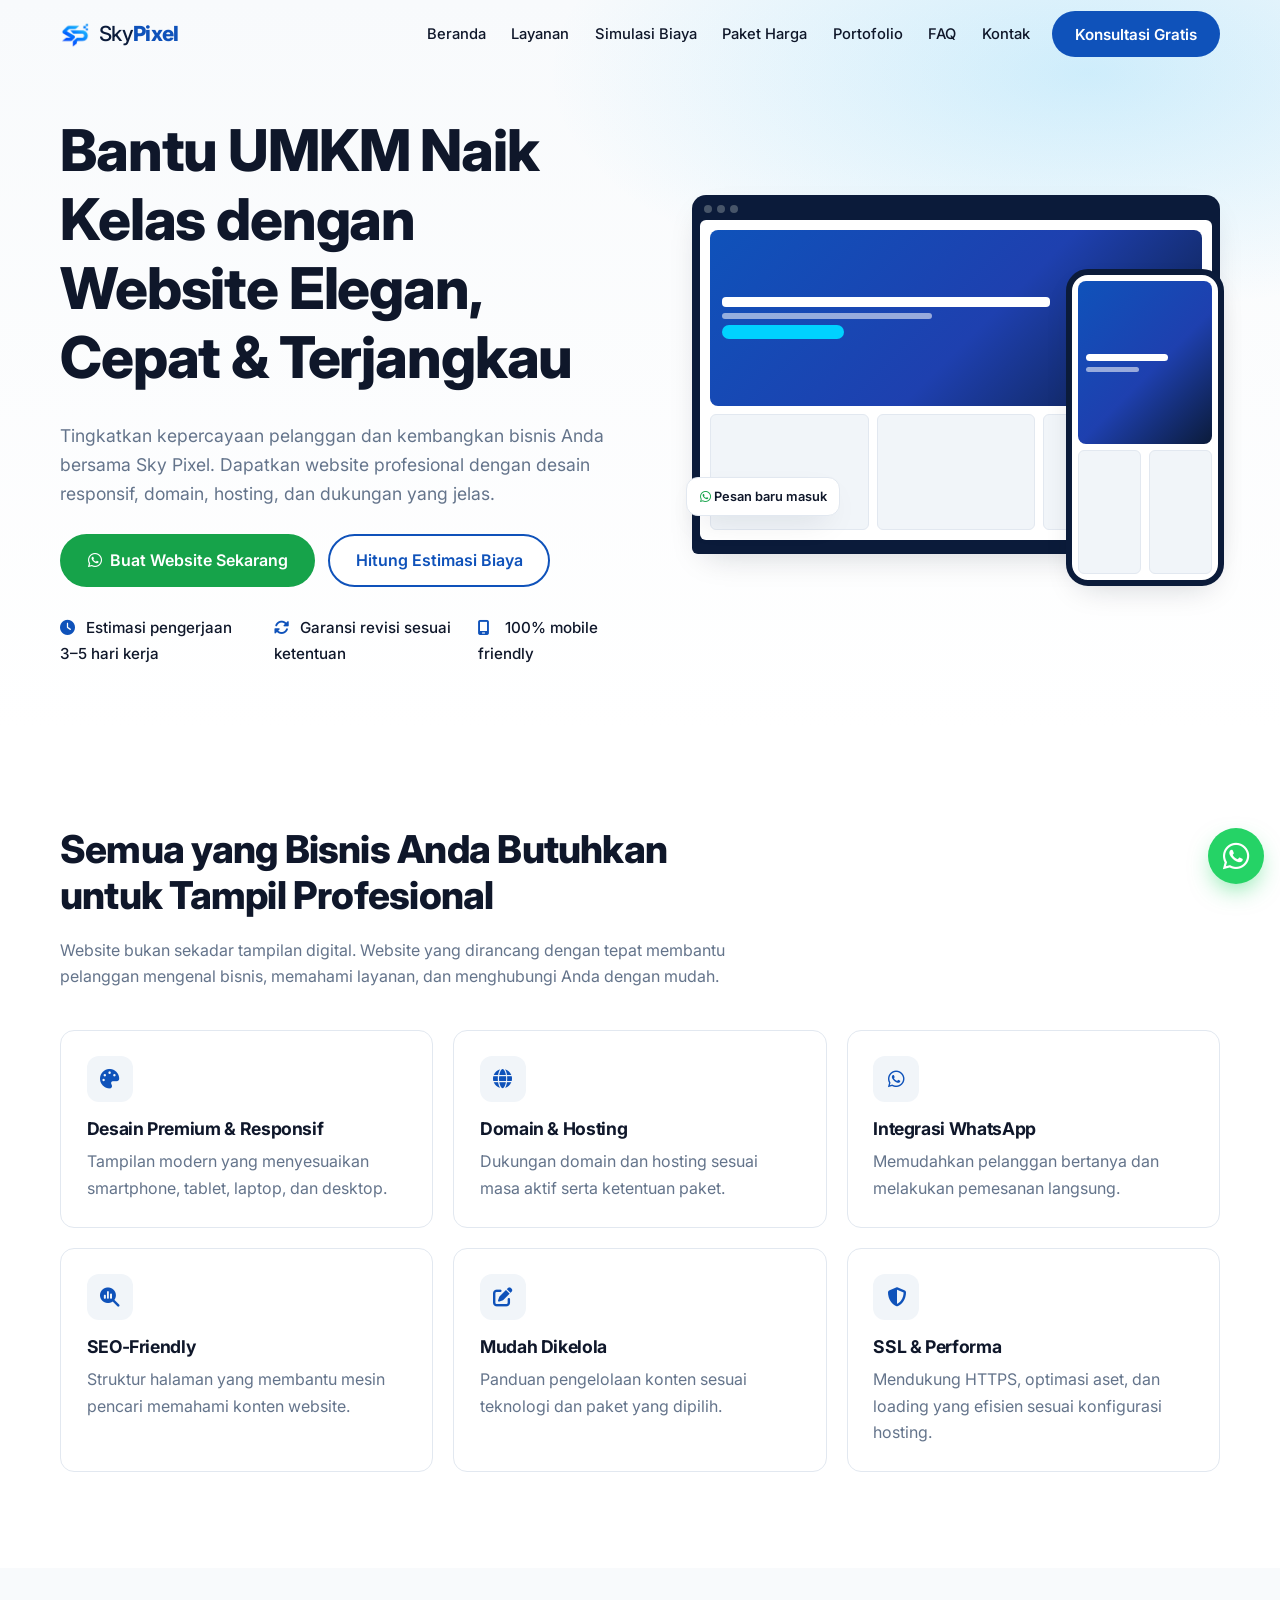
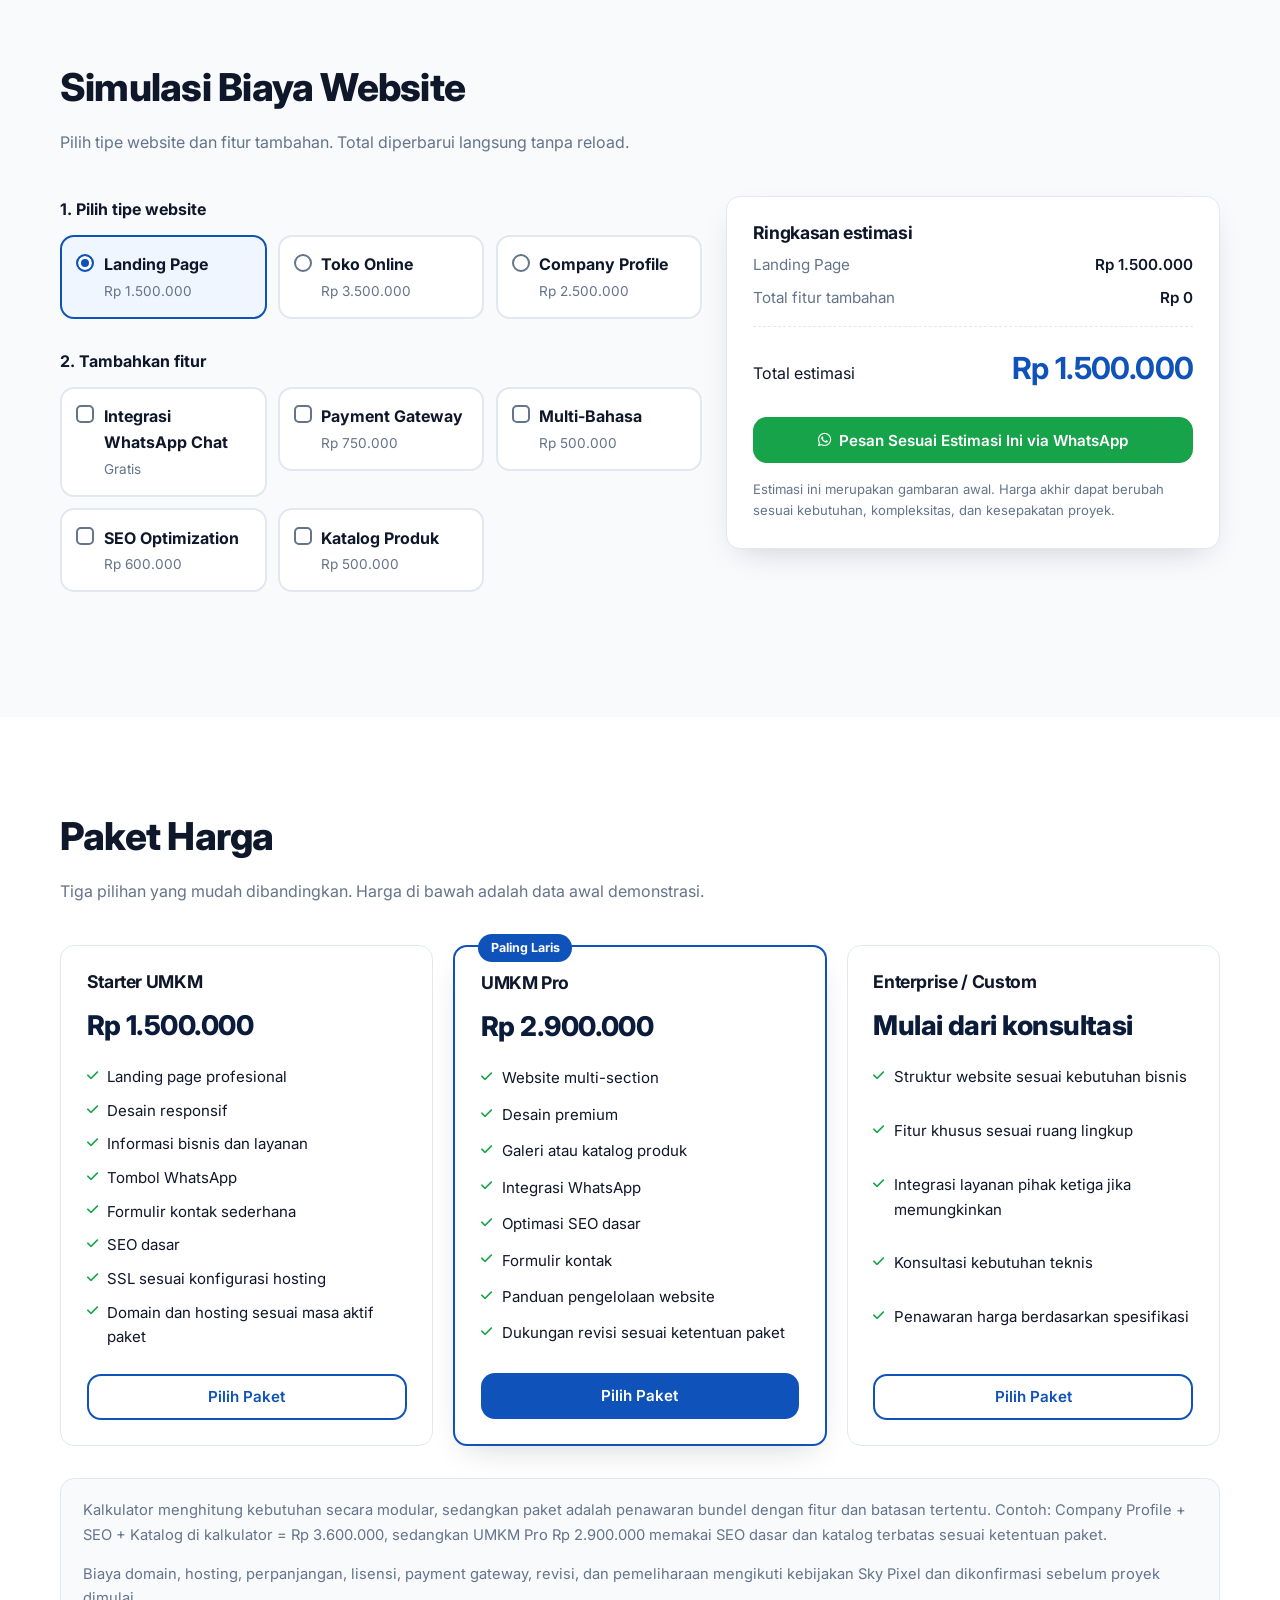
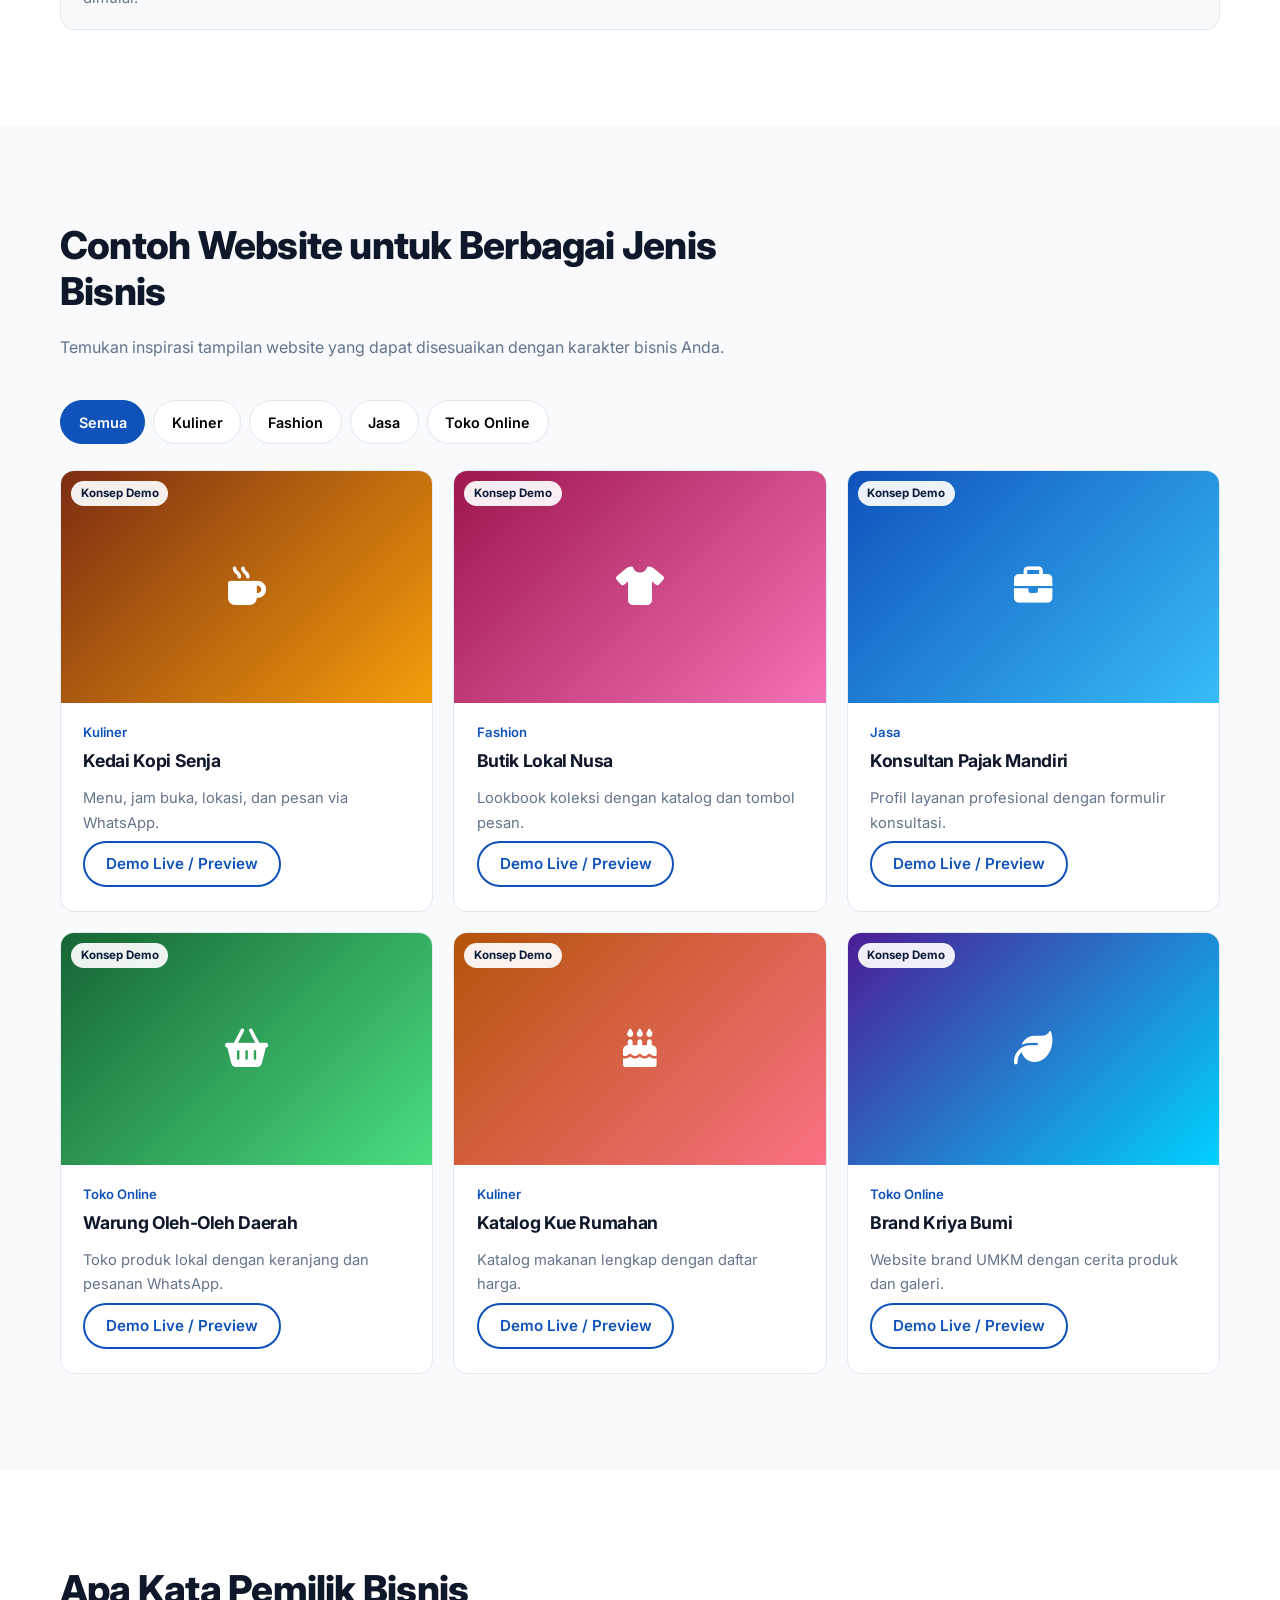
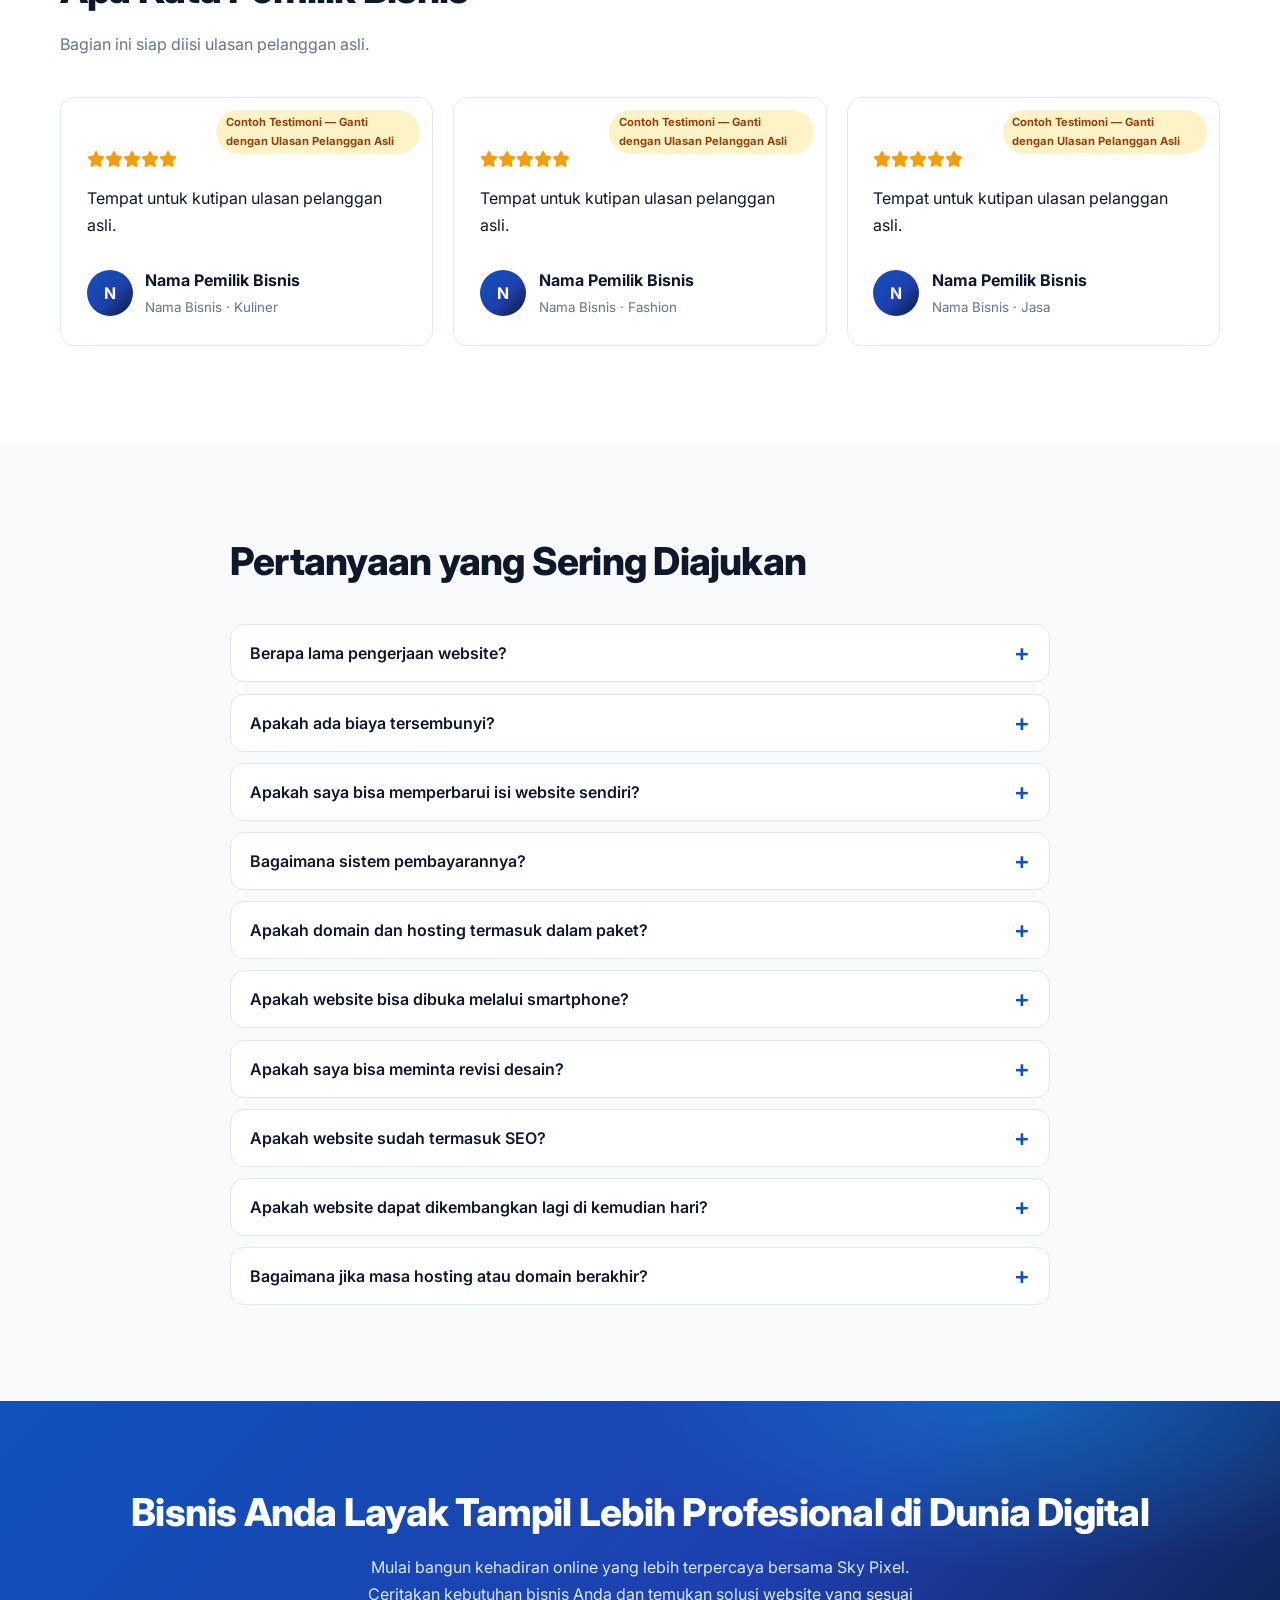
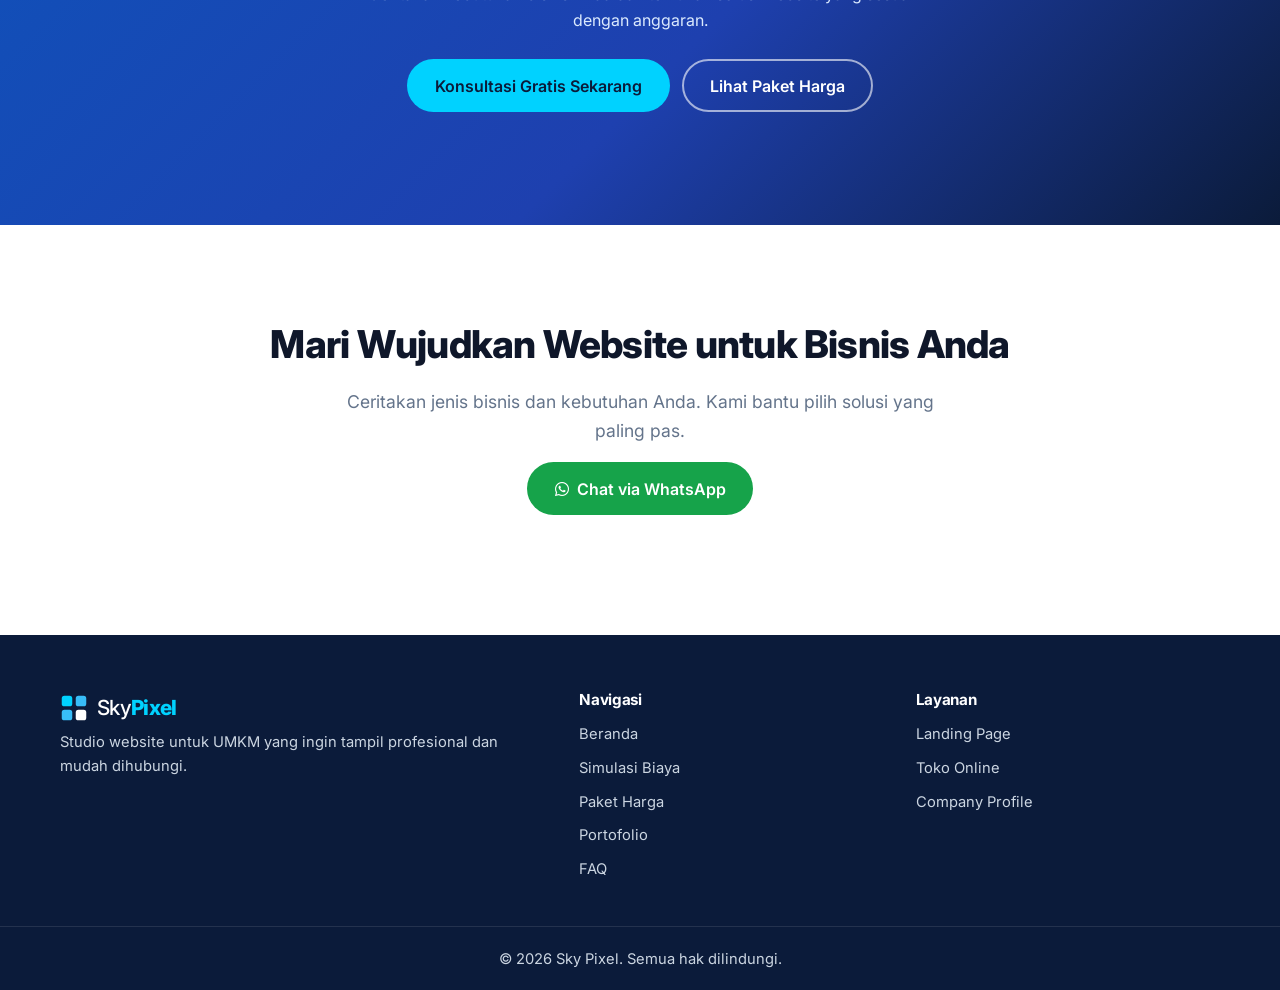
==== commit 9e869a42: "versi baru" ====
--- a/index.html
+++ b/index.html
@@ -9,7 +9,7 @@
 <meta property="og:type" content="website">
 <meta property="og:title" content="Sky Pixel — Jasa Pembuatan Website UMKM">
 <meta property="og:description" content="Website elegan, cepat, dan terjangkau untuk UMKM. Hitung estimasi biaya dan konsultasi via WhatsApp.">
-<link rel="icon" href="data:image/svg+xml,%3Csvg xmlns='http://www.w3.org/2000/svg' viewBox='0 0 32 32'%3E%3Crect width='32' height='32' rx='7' fill='%230F52BA'/%3E%3Crect x='8' y='8' width='7' height='7' fill='%2300D2FF'/%3E%3Crect x='17' y='8' width='7' height='7' fill='%23fff'/%3E%3Crect x='8' y='17' width='7' height='7' fill='%23fff'/%3E%3C/svg%3E">
+<link rel="icon" type="image/png" href="skypixel.png">
 <link rel="preconnect" href="https://fonts.googleapis.com">
 <link rel="preconnect" href="https://fonts.gstatic.com" crossorigin>
 <link href="https://fonts.googleapis.com/css2?family=Inter:wght@400;500;600;700;800&display=swap" rel="stylesheet">
@@ -23,7 +23,7 @@
 <header class="nav" id="navbar">
   <div class="container nav-in">
     <a class="logo" href="#beranda" aria-label="Sky Pixel, ke beranda">
-      <svg width="30" height="30" viewBox="0 0 32 32" aria-hidden="true"><rect x="2" y="2" width="12" height="12" rx="3" fill="#00D2FF"/><rect x="18" y="2" width="12" height="12" rx="3" fill="#38BDF8"/><rect x="2" y="18" width="12" height="12" rx="3" fill="#38BDF8"/><rect x="18" y="18" width="12" height="12" rx="3" fill="#0F52BA"/></svg>
+      <img src="skypixel.png" alt="Sky Pixel Logo" width="30" height="30" style="object-fit: contain;">
       <span>Sky<b>Pixel</b></span>
     </a>
     <button class="burger" id="burger" aria-expanded="false" aria-controls="menu" aria-label="Buka menu"><span></span><span></span><span></span></button>
--- a/style.css
+++ b/style.css
@@ -187,3 +187,30 @@
 .reveal.pre{opacity:0;transform:translateY(18px)}
 .reveal.pre.in{opacity:1;transform:none;transition:opacity .6s ease,transform .6s ease}
 @media(prefers-reduced-motion:reduce){*,*::before,*::after{animation:none!important;transition-duration:.01ms!important}.reveal.pre{opacity:1;transform:none}}
+
+
+/* Perbaikan outline biru pada perangkat mobile */
+@media (hover: none) and (pointer: coarse) {
+    :focus-visible {
+        outline: none;
+    }
+
+    button,
+    a,
+    input,
+    select,
+    textarea,
+    [role="button"] {
+        -webkit-tap-highlight-color: transparent;
+    }
+}
+
+@media (hover: none) and (pointer: coarse) {
+    .btn:focus,
+    .btn:focus-visible,
+    .btn:active {
+        outline: none !important;
+        box-shadow: none !important;
+        -webkit-tap-highlight-color: transparent;
+    }
+}
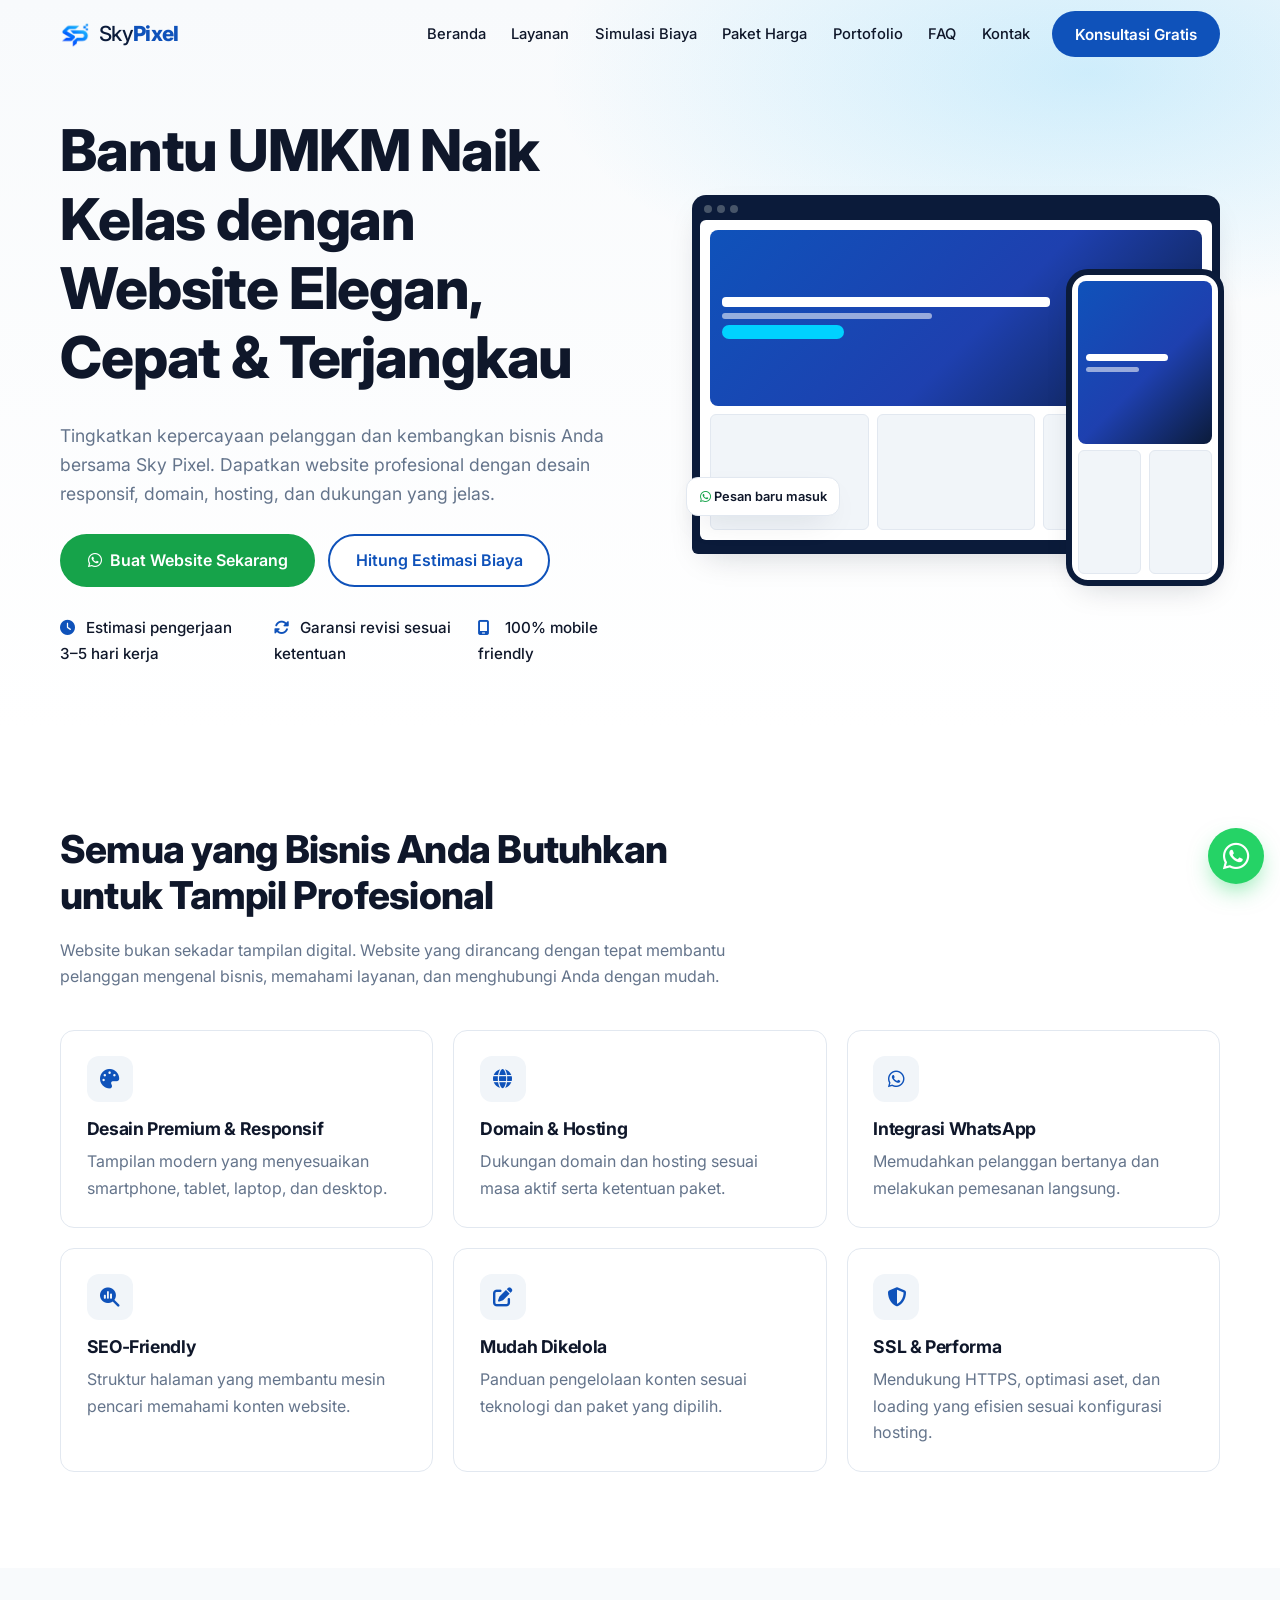
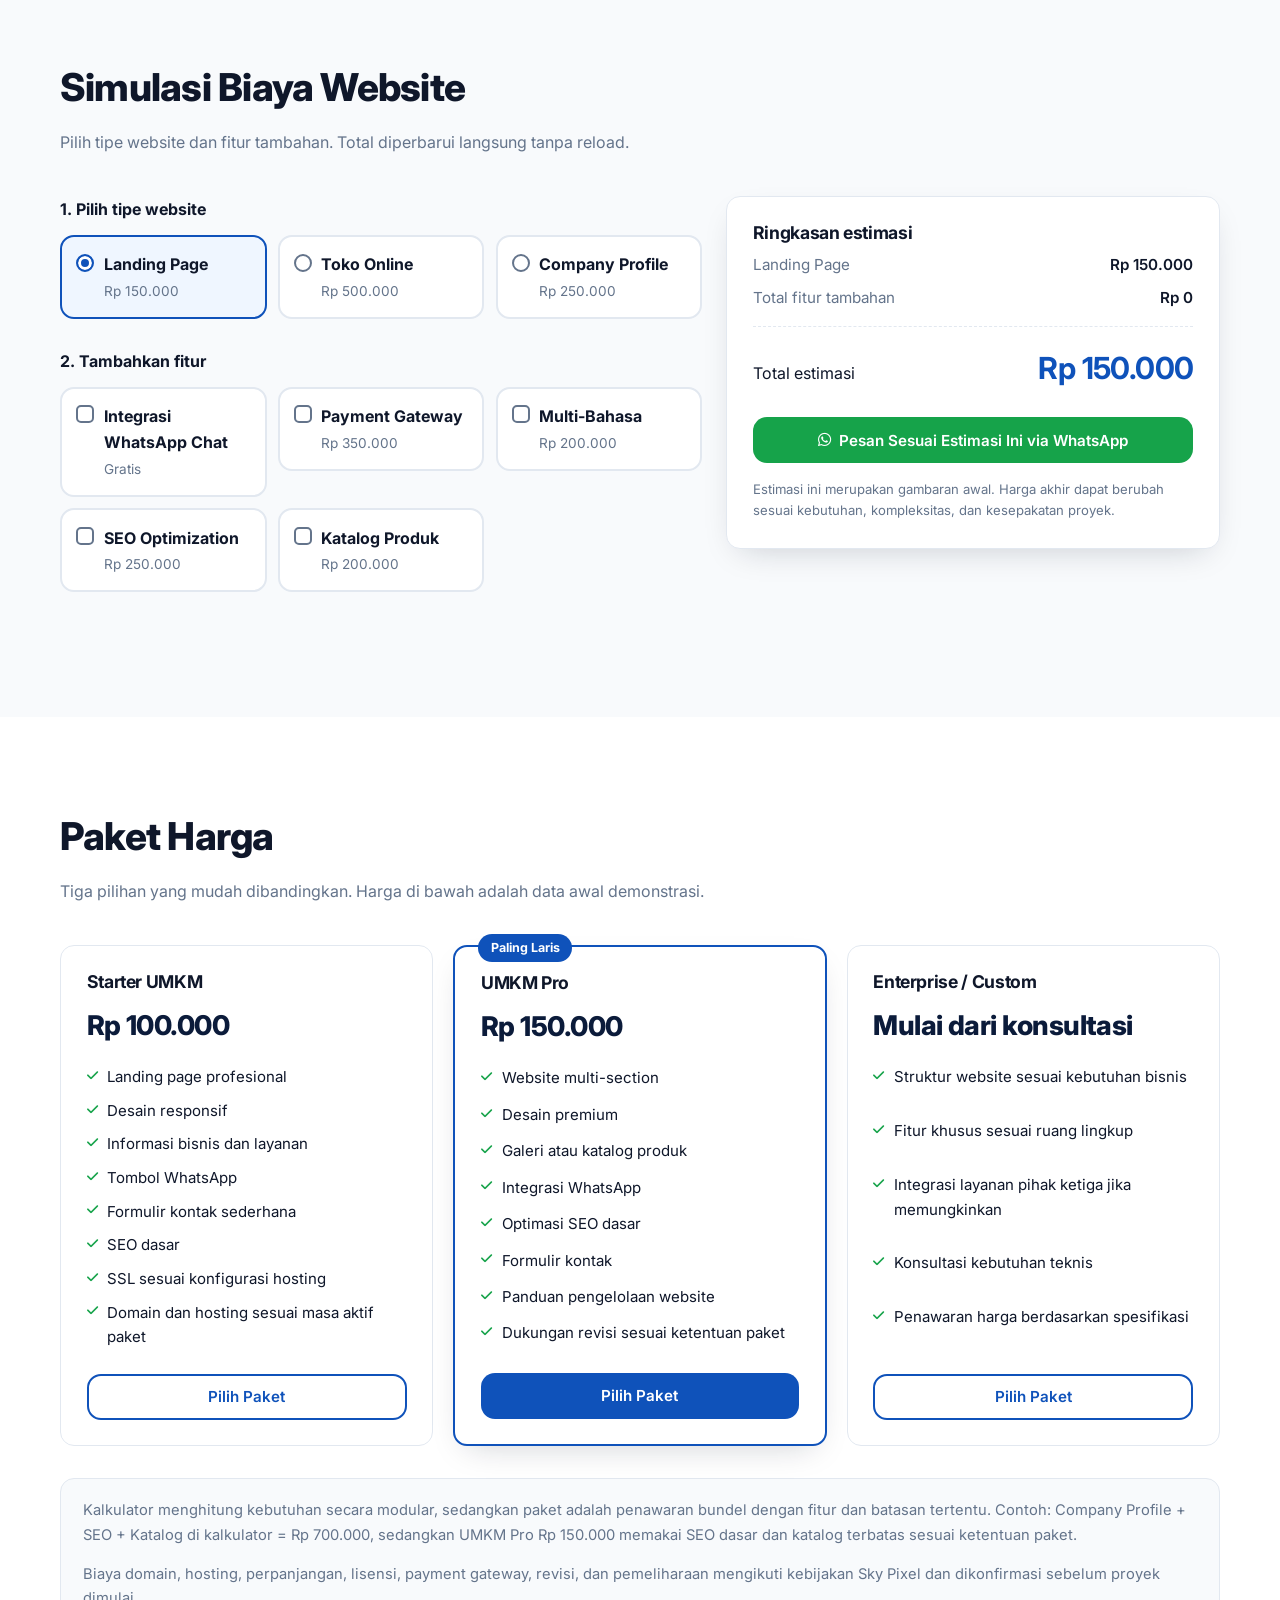
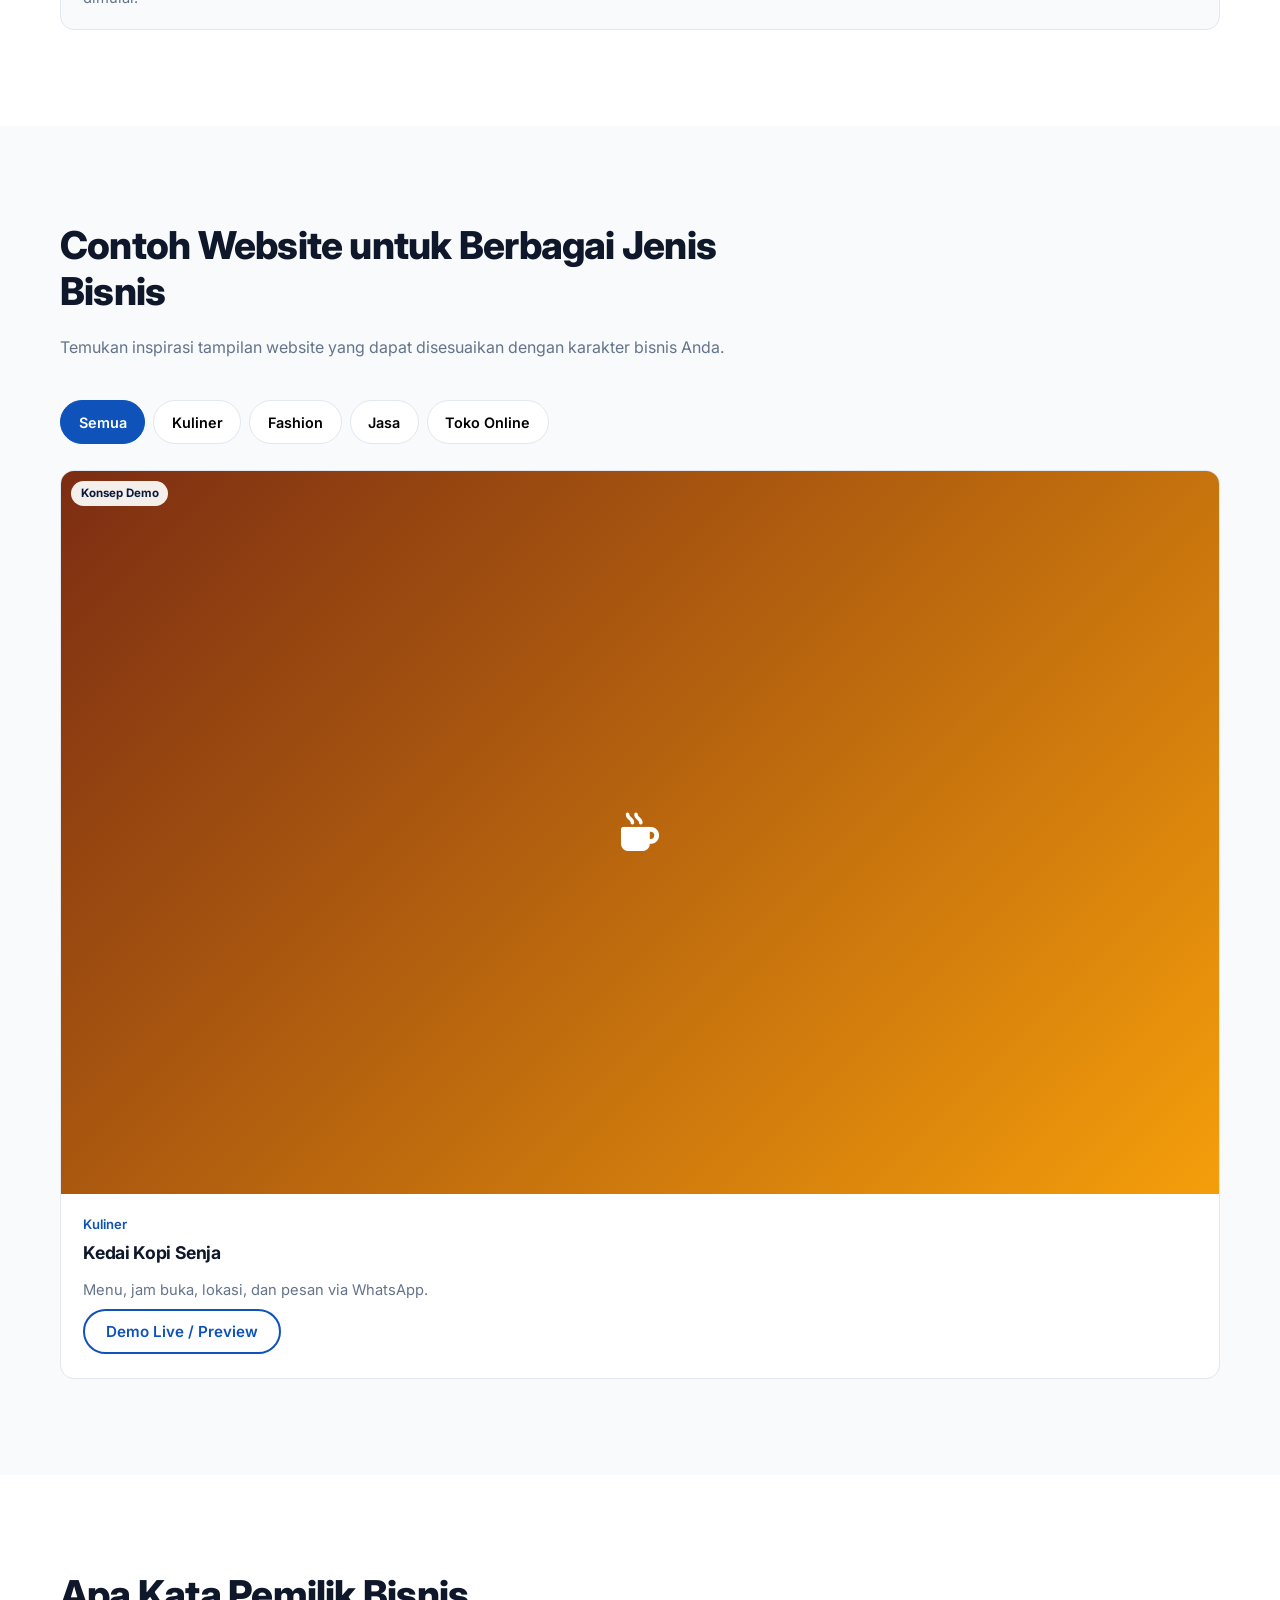
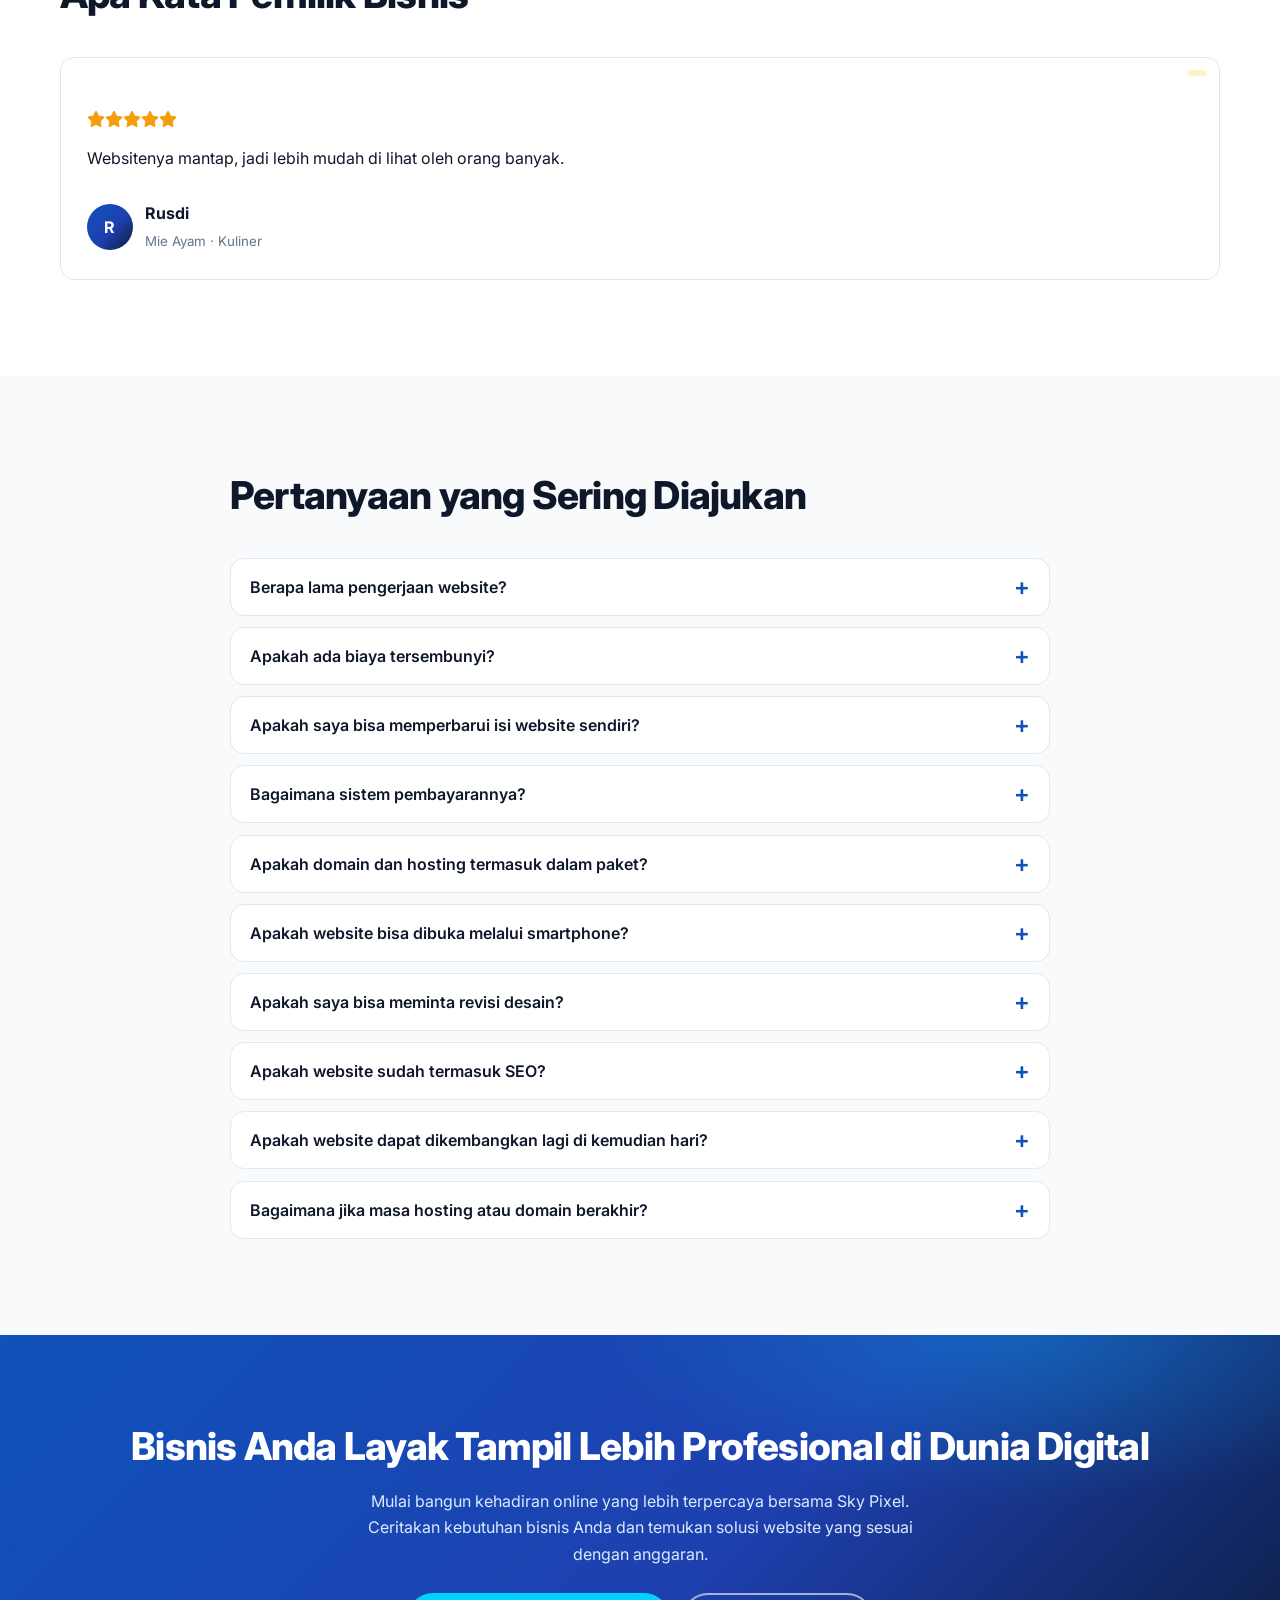
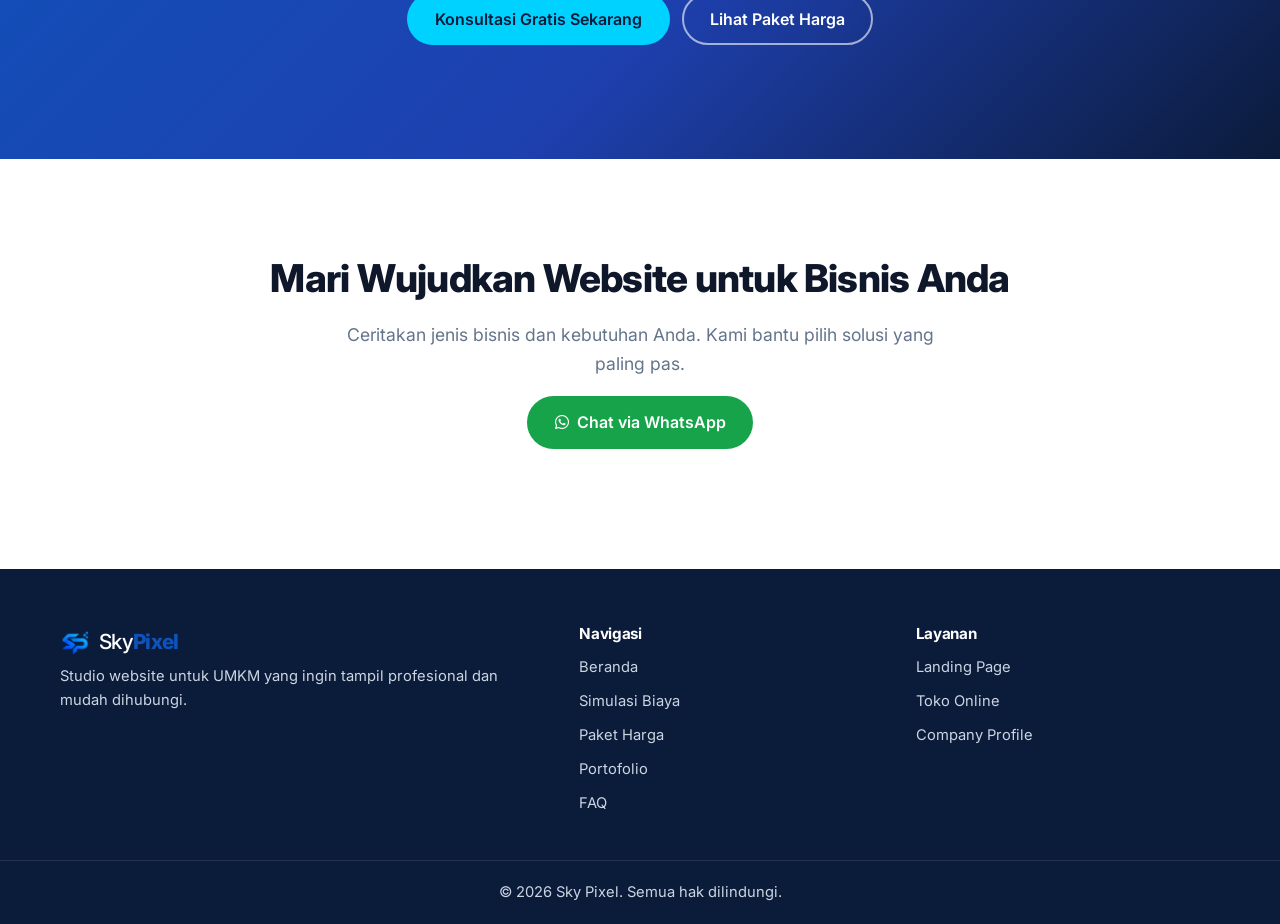
==== commit faf8a4af: "update skypixel" ====
--- a/index.html
+++ b/index.html
@@ -122,7 +122,7 @@
 
 <section class="sec" id="testimoni">
   <div class="container">
-    <div class="sec-head reveal"><h2>Apa Kata Pemilik Bisnis</h2><p>Bagian ini siap diisi ulasan pelanggan asli.</p></div>
+    <div class="sec-head reveal"><h2>Apa Kata Pemilik Bisnis</h2></div>
     <div class="grid3" id="testi"></div>
   </div>
 </section>
@@ -170,7 +170,8 @@
   <div class="container foot-in">
     <div>
       <a class="logo light" href="#beranda" aria-label="Sky Pixel, ke beranda">
-        <svg width="28" height="28" viewBox="0 0 32 32" aria-hidden="true"><rect x="2" y="2" width="12" height="12" rx="3" fill="#00D2FF"/><rect x="18" y="2" width="12" height="12" rx="3" fill="#38BDF8"/><rect x="2" y="18" width="12" height="12" rx="3" fill="#38BDF8"/><rect x="18" y="18" width="12" height="12" rx="3" fill="#fff"/></svg><span>Sky<b>Pixel</b></span>
+      <img src="skypixel.png" alt="Sky Pixel Logo" width="30" height="30" style="object-fit: contain;">
+      <span>Sky<b>Pixel</b></span>
       </a>
       <p>Studio website untuk UMKM yang ingin tampil profesional dan mudah dihubungi.</p>
     </div>
--- a/style.css
+++ b/style.css
@@ -174,6 +174,7 @@
 .foot-in{display:grid;gap:2rem}
 @media(min-width:800px){.foot-in{grid-template-columns:1.6fr 1fr 1fr}}
 .footer h4{color:#fff;font-size:.95rem}.footer nav a{display:block;padding:.3rem 0;text-decoration:none}.footer nav a:hover{color:var(--cyan)}
+.logo.light b {color: var(--primary, #0066ff);}
 .copy{text-align:center;border-top:1px solid rgba(255,255,255,.1);margin:2.5rem 0 0;padding:1.2rem 1rem calc(1.2rem + env(safe-area-inset-bottom))}
 
 /* ===== Floating WhatsApp, toast ===== */
